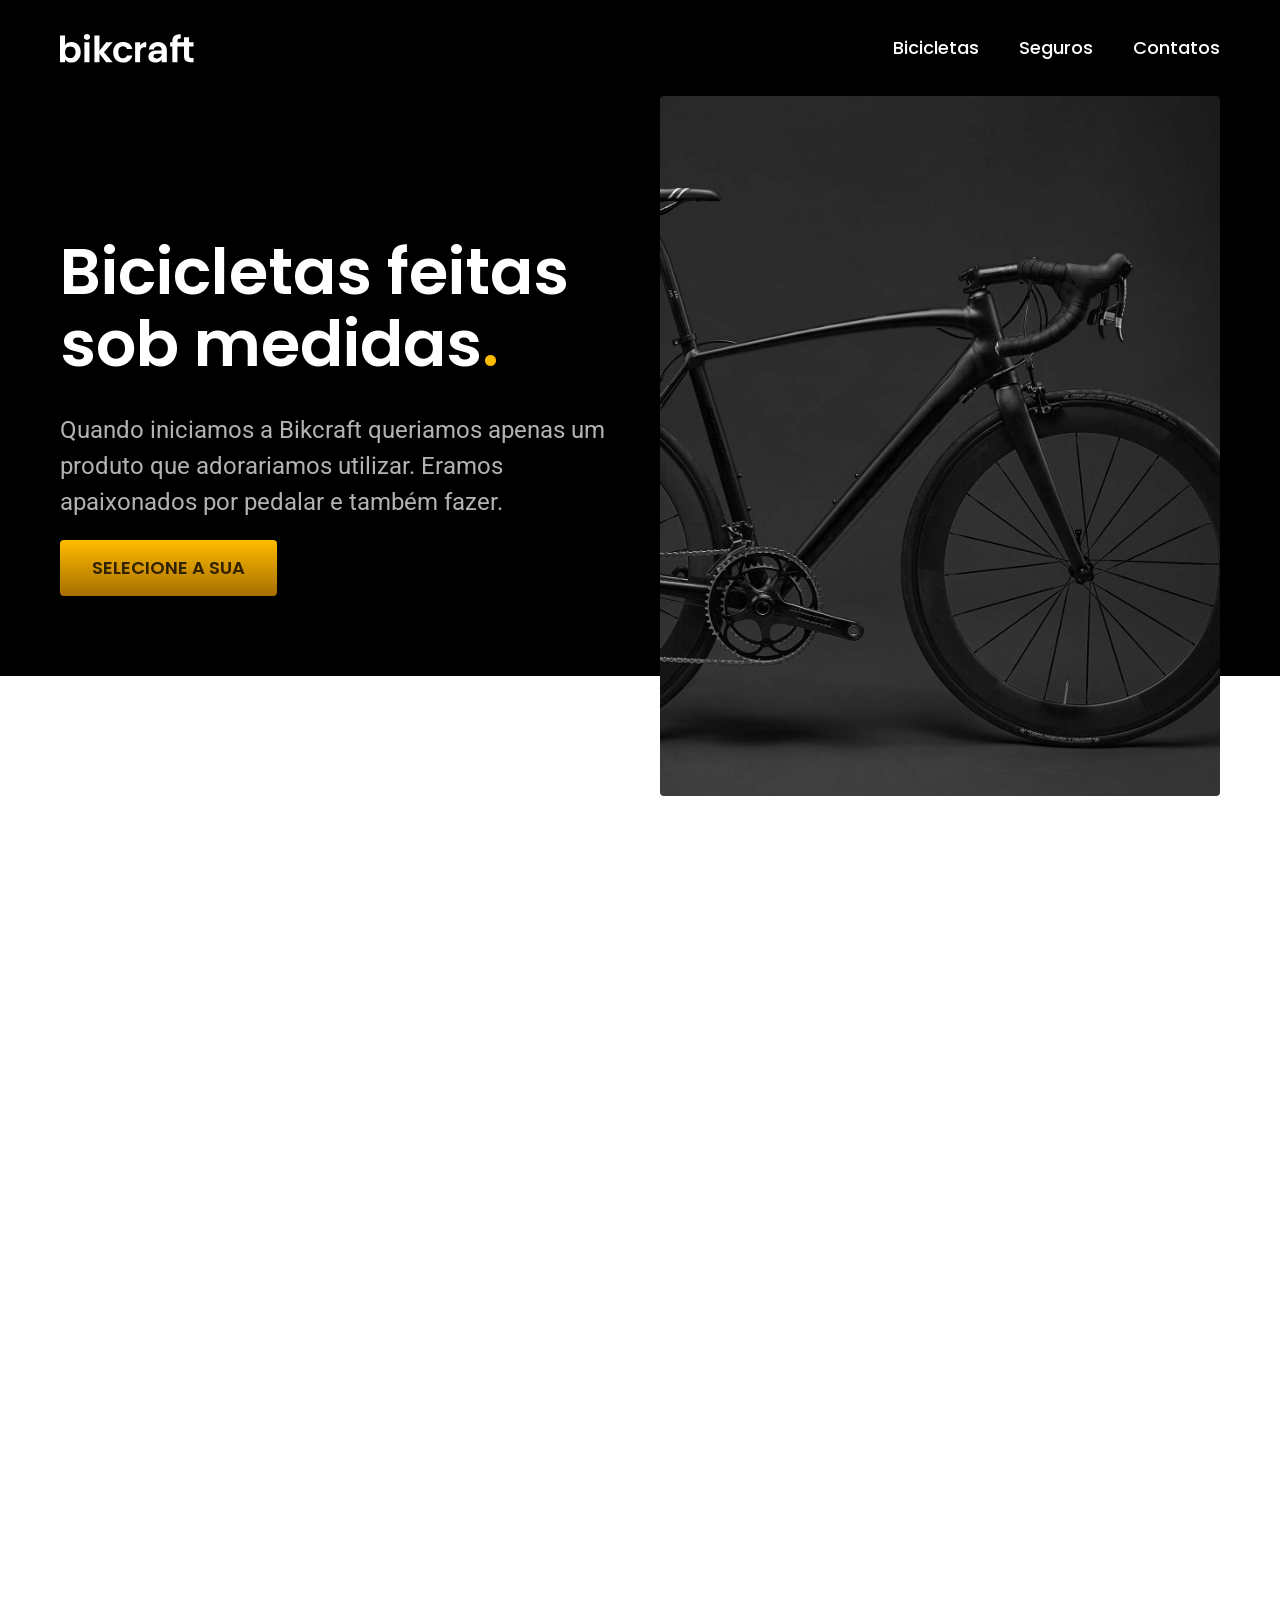
==== index.html @ 1a2c0180 "refatoracao-tipografica" ====
<!DOCTYPE html>
<html lang="pt-br">

<head>
  <meta charset="UTF-8">
  <meta name="viewport" content="width=device-width, initial-scale=1.0">
  <title>Bikcraft - Bicicletas Elétricas </title>
  <meta name="description" content="Bicicletas elétricas de alta de alta precisão e qualidade, feitas sob medida para o cliente. Explore o mundo na sua velocidade com a Bikcraft">
  <link rel="stylesheet" href="./css/style.css">
  <link rel="preconnect" href="https://fonts.googleapis.com">
  <link rel="preconnect" href="https://fonts.gstatic.com" crossorigin>
  <link href="https://fonts.googleapis.com/css2?family=Merriweather:ital,opsz,wght@0,18..144,300..900;1,18..144,300..900&family=Poppins:ital,wght@0,100;0,200;0,300;0,400;0,500;0,600;0,700;0,800;0,900;1,100;1,200;1,300;1,400;1,500;1,600;1,700;1,800;1,900&family=Roboto:ital,wght@0,100..900;1,100..900&display=swap" rel="stylesheet">
</head>

<body>
  <header class="header-bg">
    <div class="header">
      <a href="./"><img src="./img/bikcraft.svg" alt="Bikcraft"></a>
      <nav aria-label="primaria">
        <ul class="header-menu font-1-m">
          <li><a href="./bicicletas.html">Bicicletas</a></li>
          <li><a href="./seguros.html">Seguros</a></li>
          <li><a href="./contatos.html">Contatos</a></li>
        </ul>
      </nav>
    </div>
  </header>
  <main class="introducao-bg">
    <div class="introducao">
      <div class="introducao-conteudo">
        <h1 class="font-1-xxl">Bicicletas feitas sob medidas<span>.</span></h1>
        <p class="font-2-l">Quando iniciamos a Bikcraft queriamos apenas um produto que adorariamos utilizar. Eramos apaixonados por pedalar e também fazer.</p>
        <a class="botao" href="./bicicletas.html">Selecione a sua</a>
      </div>
      <img src="./img/fotos/introducao.jpg" alt="Bicicletas elétrica preta.">
    </div>
  </main>
</body>

</html>
---- css/style.css ----
@import "./global/global.css";
@import "./utilidades/tipografia.css";
@import "./utilidades/cores.css";
@import "./global/header.css";

/*componentes*/
@import "./utilidades/componentes.css";

/*home*/
@import "./home/introducao.css";
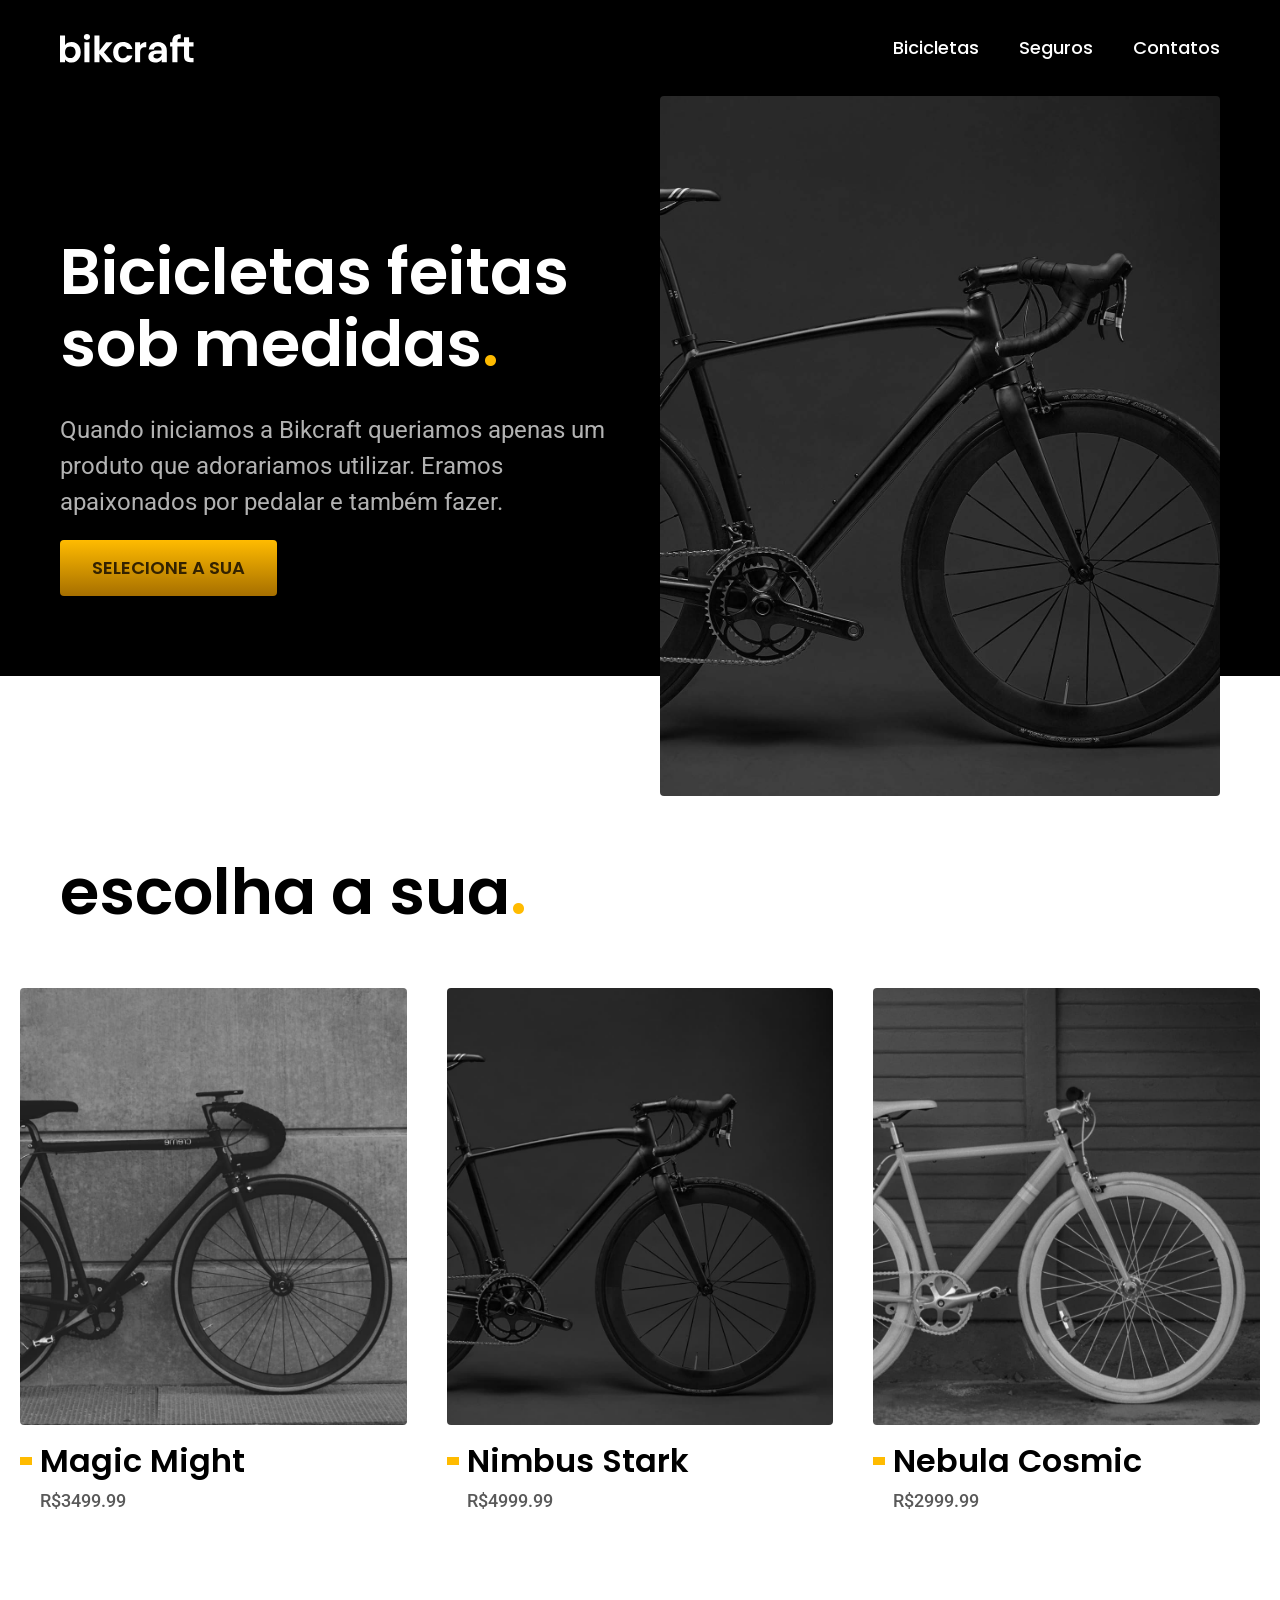
==== commit ff824da7: "lista-de-bicicletas" ====
--- a/index.html
+++ b/index.html
@@ -14,7 +14,7 @@
 
 <body>
   <header class="header-bg">
-    <div class="header">
+    <div class="container header">
       <a href="./"><img src="./img/bikcraft.svg" alt="Bikcraft"></a>
       <nav aria-label="primaria">
         <ul class="header-menu font-1-m">
@@ -26,15 +26,42 @@
     </div>
   </header>
   <main class="introducao-bg">
-    <div class="introducao">
+    <div class="container introducao">
       <div class="introducao-conteudo">
-        <h1 class="font-1-xxl">Bicicletas feitas sob medidas<span>.</span></h1>
+        <h1 class="font-1-xxl">Bicicletas feitas sob medidas<span class="detalhe-p1">.</span></h1>
         <p class="font-2-l">Quando iniciamos a Bikcraft queriamos apenas um produto que adorariamos utilizar. Eramos apaixonados por pedalar e também fazer.</p>
         <a class="botao" href="./bicicletas.html">Selecione a sua</a>
       </div>
       <img src="./img/fotos/introducao.jpg" alt="Bicicletas elétrica preta.">
     </div>
   </main>
+  <article class="bicicletas-lista">
+    <h2 class="container font-1-xxl">escolha a sua<span class="detalhe-p1">.</span></h2>
+
+    <ul class="bicicletas-lista-itens">
+      <li>
+        <a href="./bicicletas/magic.html">
+          <img src="./img/bicicletas/magic-home.jpg" alt="bicicleta preta">
+          <h3 class="font-1-xl">Magic Might</h3>
+          <span class="font-2-m">R$3499.99</span>
+        </a>
+      </li>
+      <li>
+        <a href="./bicicletas/nimbus.html">
+          <img src="./img/bicicletas/nimbus-home.jpg" alt="bicicleta preta">
+          <h3 class="font-1-xl">Nimbus Stark</h3>
+          <span class="font-2-m">R$4999.99</span>
+        </a>
+      </li>
+      <li>
+        <a href="./bicicletas/nebula.html">
+          <img src="./img/bicicletas/nebula-home.jpg" alt="bicicleta preta">
+          <h3 class="font-1-xl">Nebula Cosmic</h3>
+          <span class="font-2-m">R$2999.99</span>
+        </a>
+      </li>
+    </ul>
+  </article>
 </body>
 
 </html>
--- a/css/style.css
+++ b/css/style.css
@@ -8,3 +8,6 @@
 
 /*home*/
 @import "./home/introducao.css";
+
+/*bicicletas*/
+@import "./bicicletas/bicicletas-lista.css";
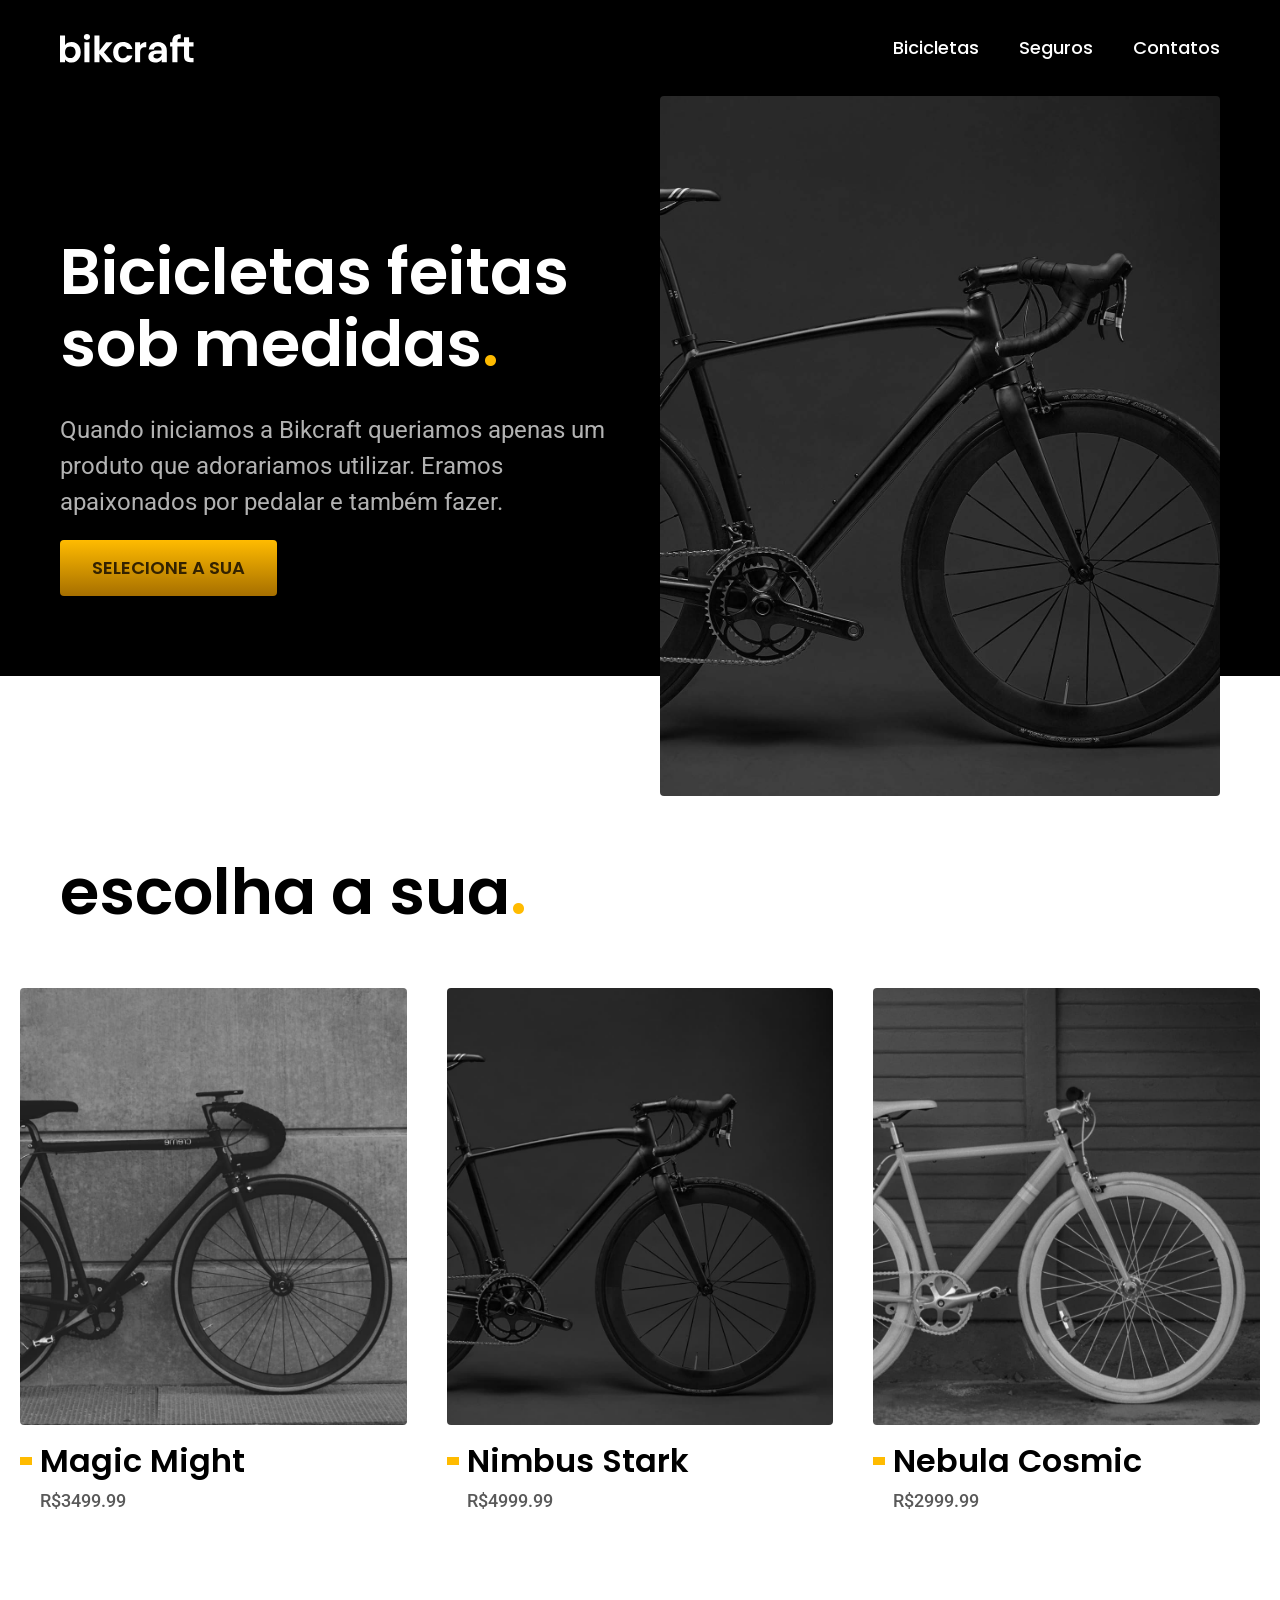
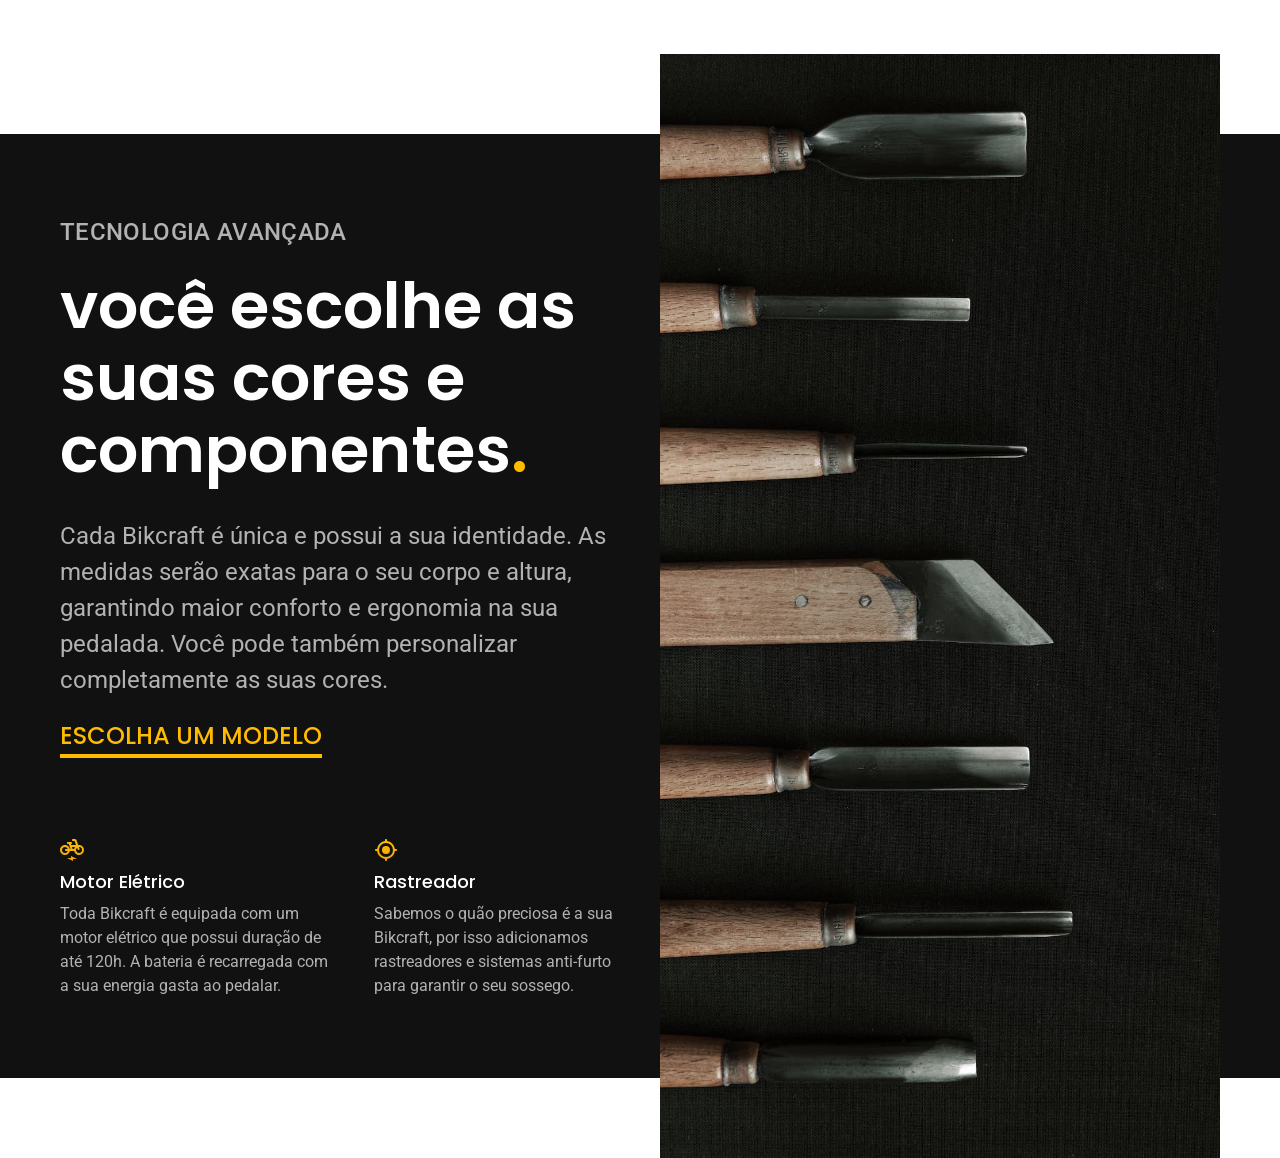
==== commit d388c805: "tecnologias" ====
--- a/index.html
+++ b/index.html
@@ -62,6 +62,31 @@
       </li>
     </ul>
   </article>
+  <article class="tecnologias-bg">
+    <div class="tecnologias container">
+      <div class="tecnologias-conteudo">
+        <span class="font-2-l-b">Tecnologia Avançada</span>
+        <h2 class="font-1-xxl">você escolhe as suas cores e componentes<span class="detalhe-p1">.</span></h2>
+        <p class="font-2-l">Cada Bikcraft é única e possui a sua identidade. As medidas serão exatas para o seu corpo e altura, garantindo maior conforto e ergonomia na sua pedalada. Você pode também personalizar completamente as suas cores.</p>
+        <a class="link font-1-m-b" href="/">ESCOLHA UM MODELO</a>
+        <div class="tecnologias-vantagens">
+          <div>
+            <img src="./img/icones/eletrica.svg" alt="">
+            <h3 class="font-1-m">Motor Elétrico</h3>
+            <p class="font-2-s">Toda Bikcraft é equipada com um motor elétrico que possui duração de até 120h. A bateria é recarregada com a sua energia gasta ao pedalar.</p>
+          </div>
+          <div>
+            <img src="./img/icones/rastreador.svg" alt="">
+            <h3 class="font-1-m">Rastreador</h3>
+            <p class="font-2-s">Sabemos o quão preciosa é a sua Bikcraft, por isso adicionamos rastreadores e sistemas anti-furto para garantir o seu sossego.</p>
+          </div>
+        </div>
+      </div>
+      <div class="tecnologias-imagem">
+        <img src="./img/fotos/tecnologia.jpg" alt="">
+      </div>
+    </div>
+  </article>
 </body>
 
 </html>
--- a/css/style.css
+++ b/css/style.css
@@ -8,6 +8,7 @@
 
 /*home*/
 @import "./home/introducao.css";
+@import "./home/tecnologia.css";
 
 /*bicicletas*/
 @import "./bicicletas/bicicletas-lista.css";
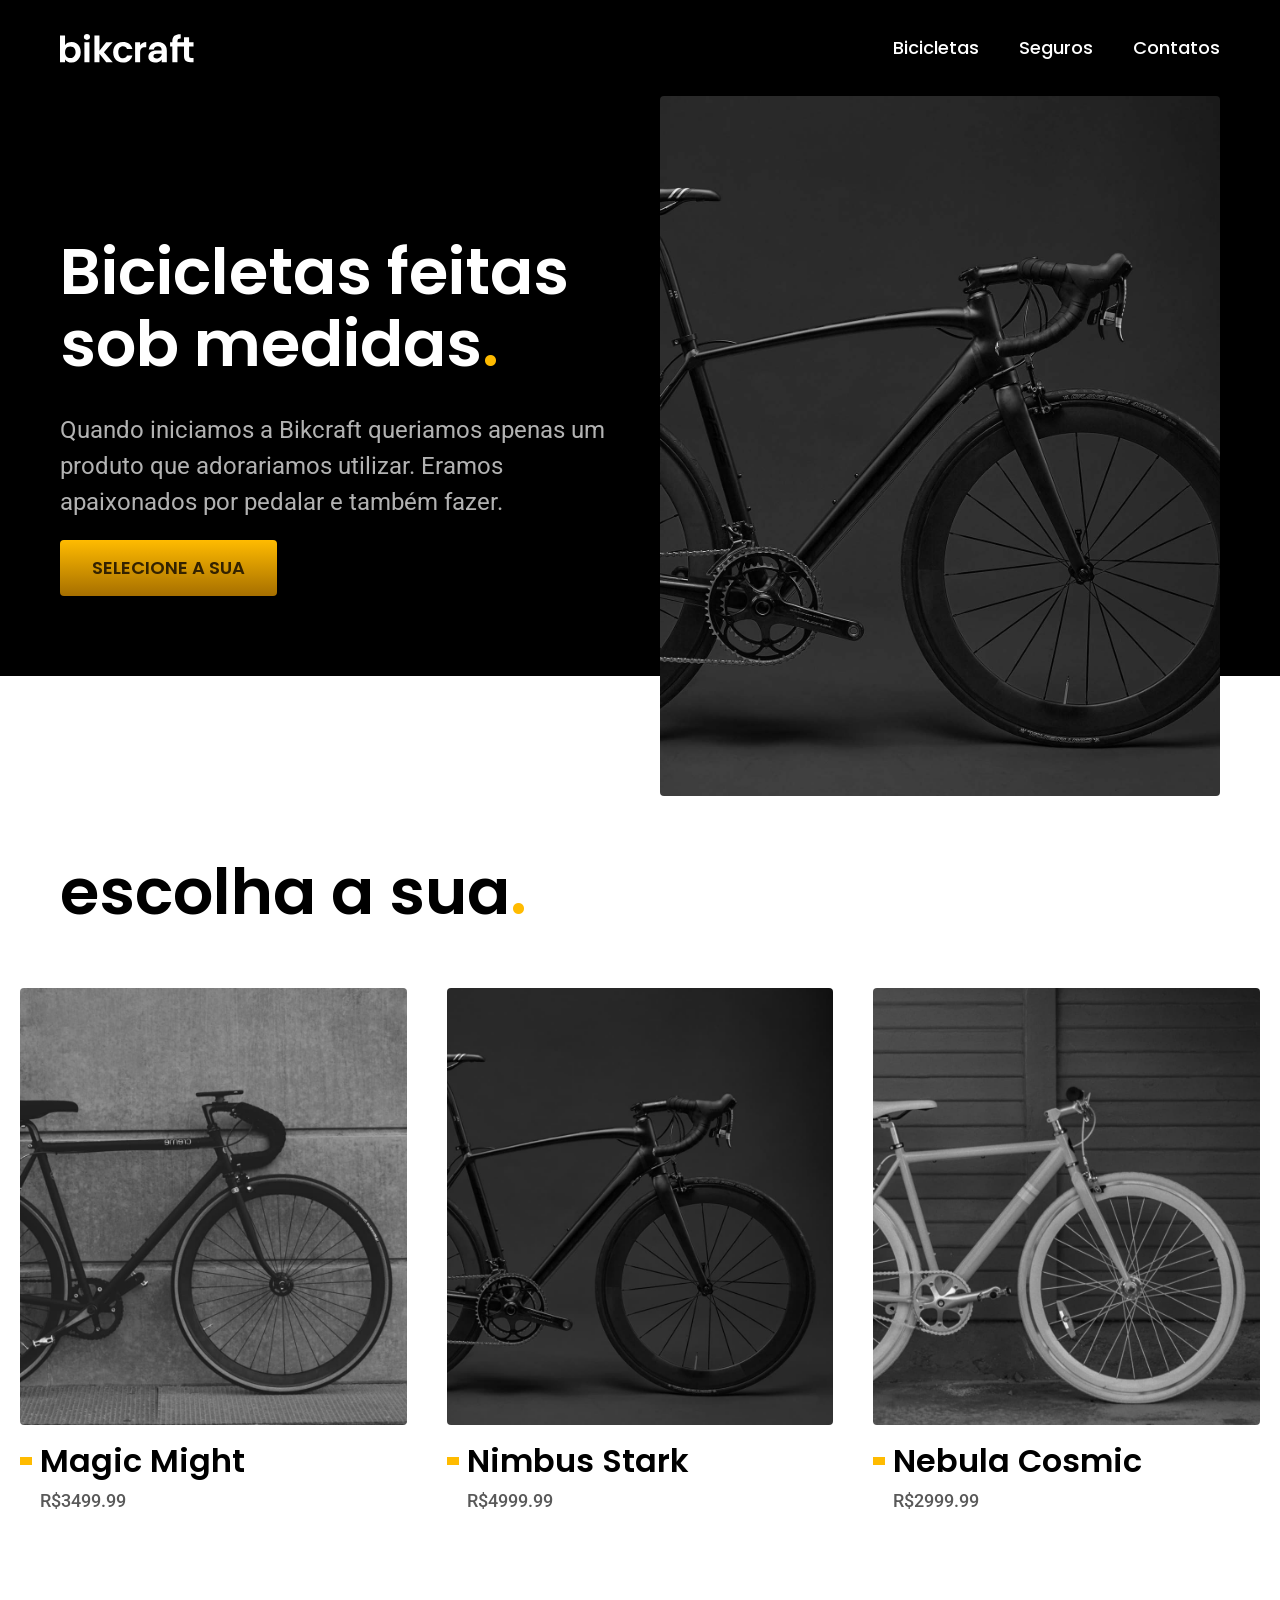
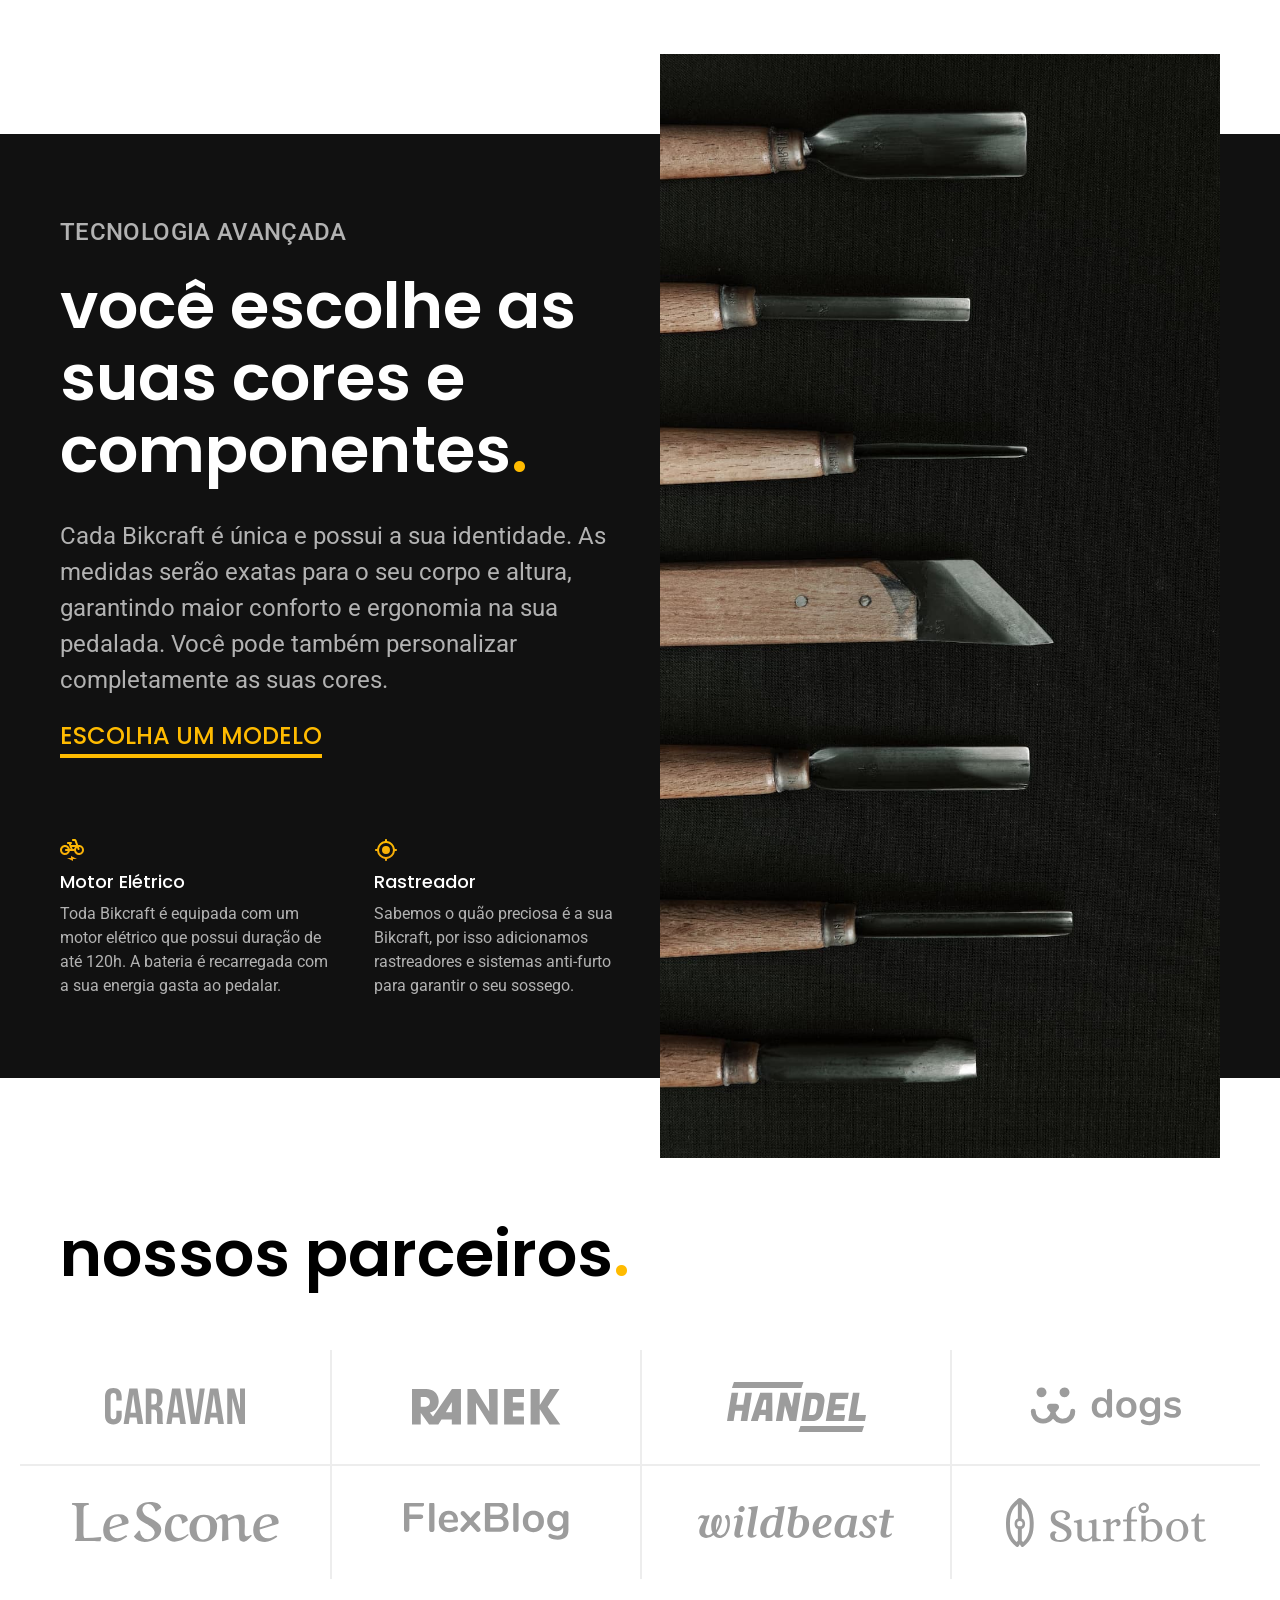
==== commit 7eb037db: "parceiros" ====
--- a/index.html
+++ b/index.html
@@ -87,6 +87,20 @@
       </div>
     </div>
   </article>
+  <section class="parceiros" aria-label="nossos parceiros">
+    <h2 class="container font-1-xxl">nossos parceiros<span class="detalhe-p1">.</span></h2>
+
+    <ul>
+      <li><img src="./img/parceiros/caravan.svg" alt="caravan"></li>
+      <li><img src="./img/parceiros/ranek.svg" alt="ranek"></li>
+      <li><img src="./img/parceiros/handel.svg" alt="handel"></li>
+      <li><img src="./img/parceiros/dogs.svg" alt="dogs"></li>
+      <li><img src="./img/parceiros/lescone.svg" alt="lescone"></li>
+      <li><img src="./img/parceiros/flexblog.svg" alt="flexblog"></li>
+      <li><img src="./img/parceiros/wildbeast.svg" alt="wildbeast"></li>
+      <li><img src="./img/parceiros/surfbot.svg" alt="surfbot"></li>
+    </ul>
+  </section>
 </body>
 
 </html>
--- a/css/style.css
+++ b/css/style.css
@@ -9,6 +9,7 @@
 /*home*/
 @import "./home/introducao.css";
 @import "./home/tecnologia.css";
+@import "./home/parceiros.css";
 
 /*bicicletas*/
 @import "./bicicletas/bicicletas-lista.css";
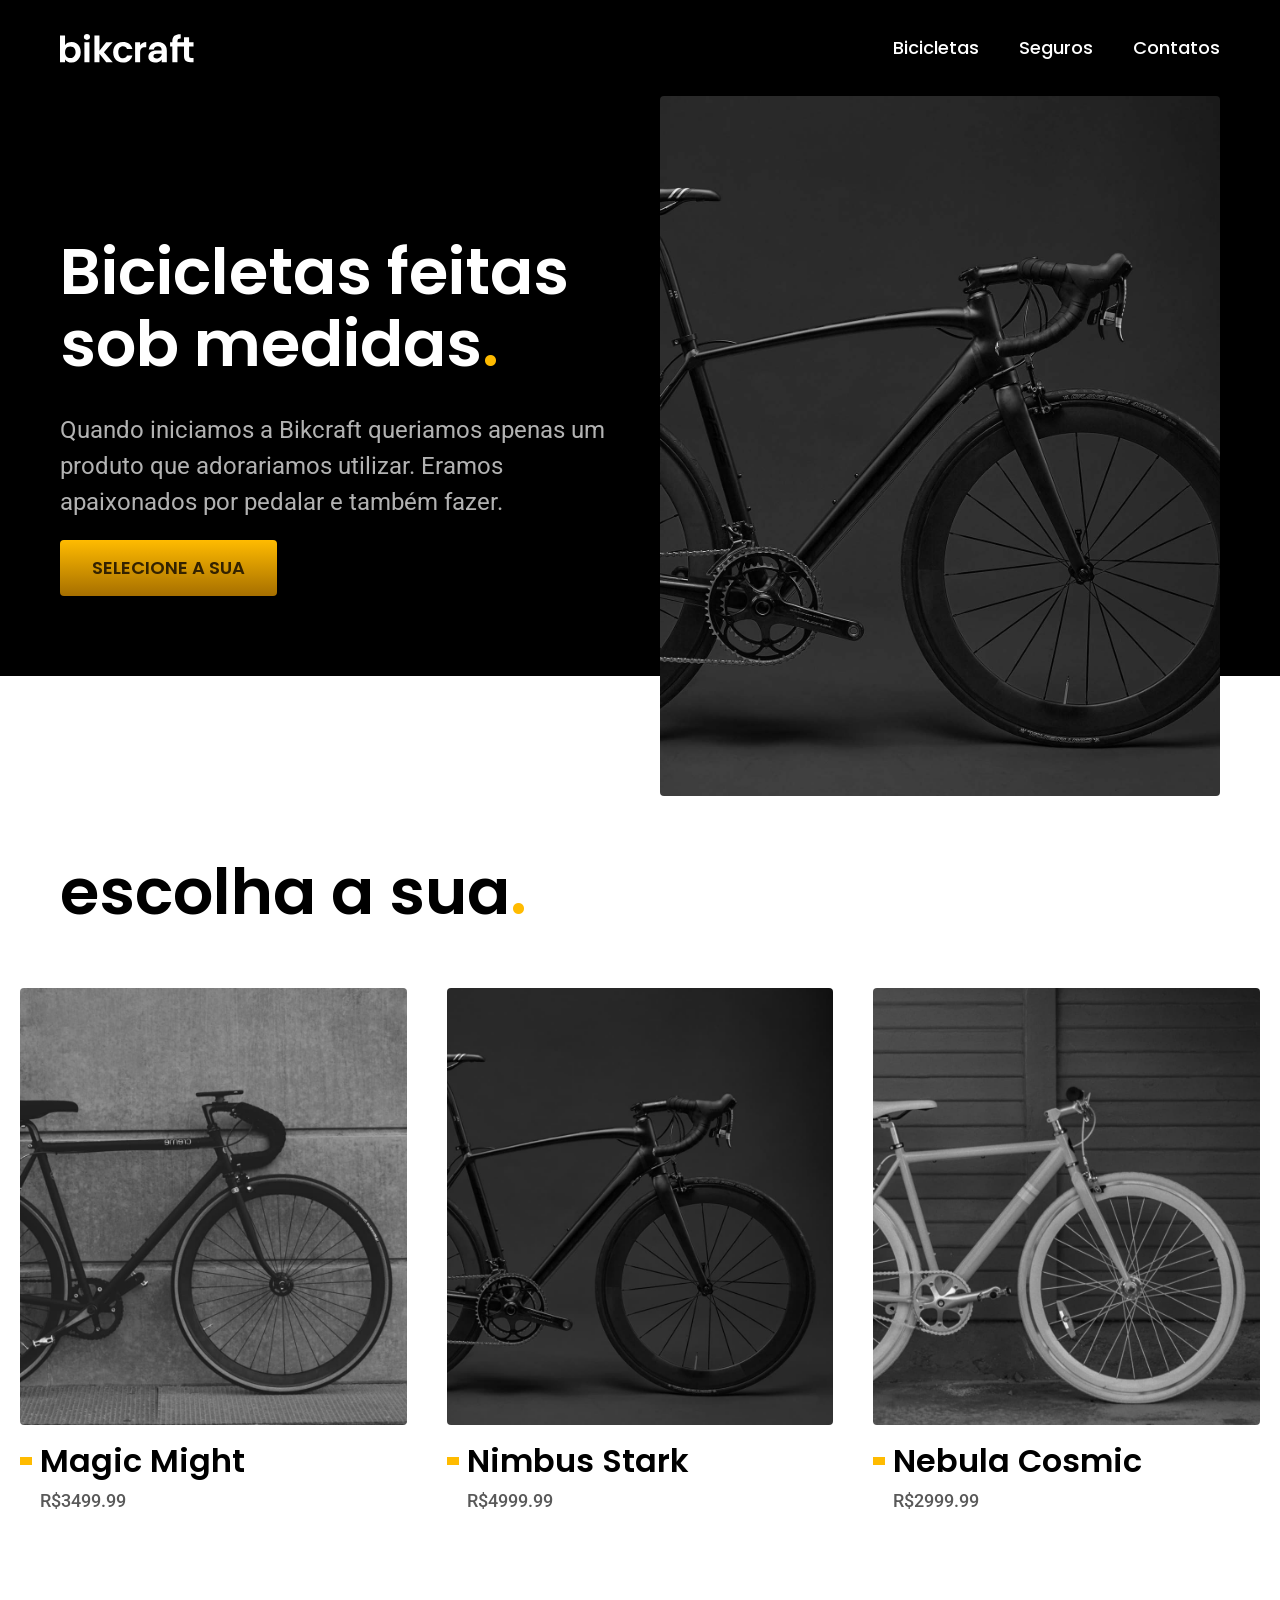
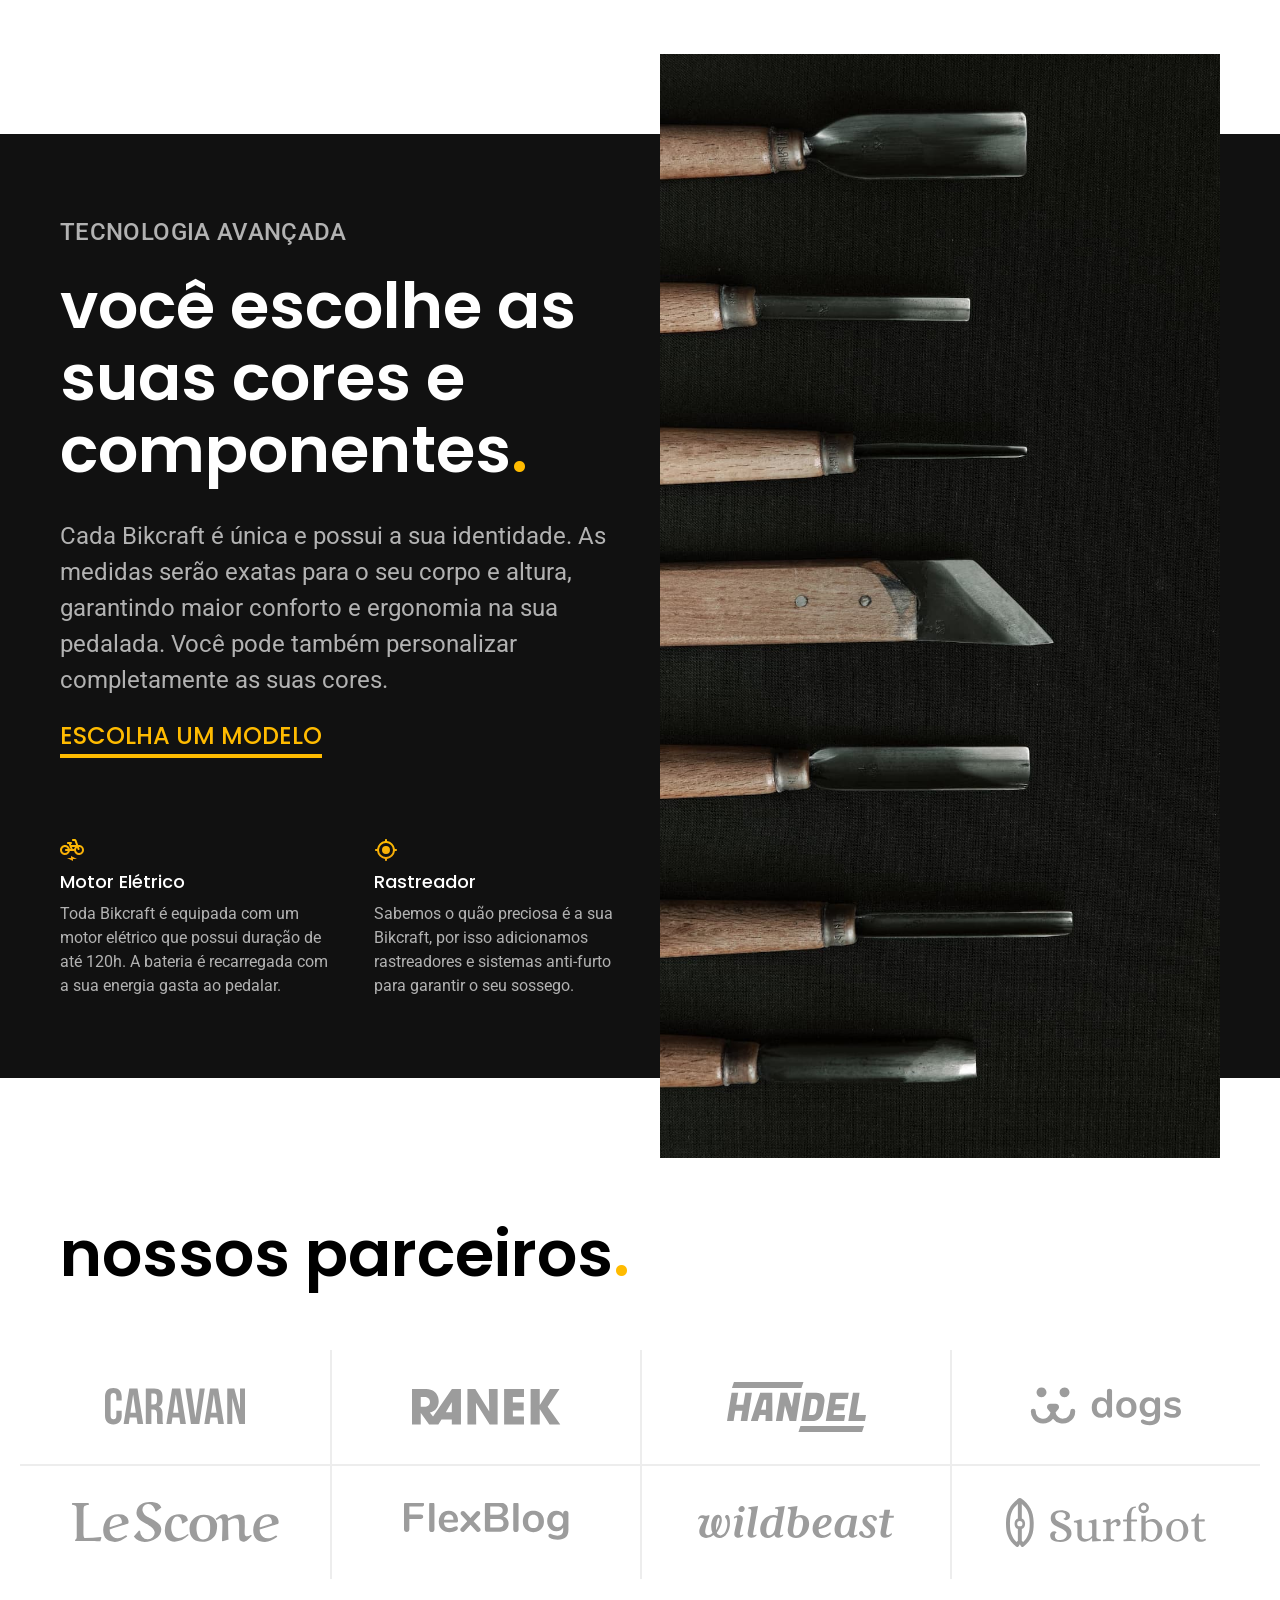
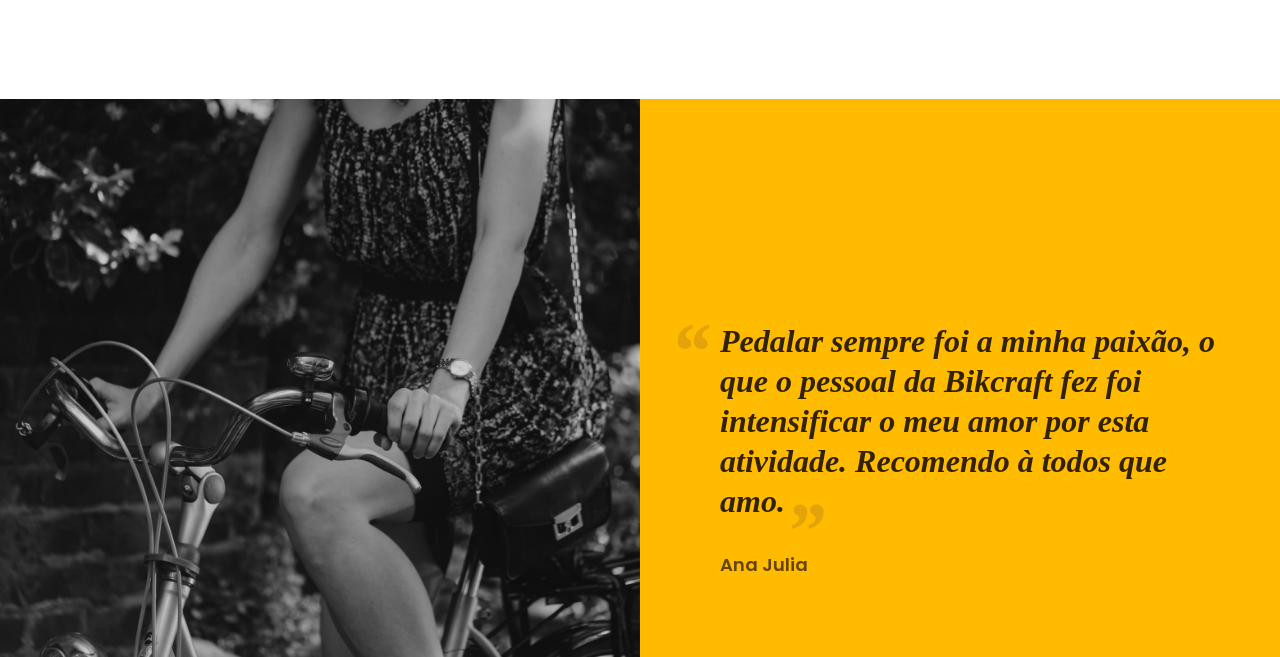
==== commit 7e5506c0: "depoimentos" ====
--- a/index.html
+++ b/index.html
@@ -89,7 +89,6 @@
   </article>
   <section class="parceiros" aria-label="nossos parceiros">
     <h2 class="container font-1-xxl">nossos parceiros<span class="detalhe-p1">.</span></h2>
-
     <ul>
       <li><img src="./img/parceiros/caravan.svg" alt="caravan"></li>
       <li><img src="./img/parceiros/ranek.svg" alt="ranek"></li>
@@ -101,6 +100,18 @@
       <li><img src="./img/parceiros/surfbot.svg" alt="surfbot"></li>
     </ul>
   </section>
+  <section class="depoimento" aria-label="depoimento">
+    <div class="depoimento-imagem">
+      <img src="./img/fotos/depoimento.jpg" alt="pessoa pedalando uma bicicleta bikcraft">
+    </div>
+    <div class="depoimento-conteudo">
+      <blockquote class="font-1-xl">
+        <p>Pedalar sempre foi a minha paixão, o que o pessoal da Bikcraft fez foi intensificar o meu amor por esta atividade. Recomendo à todos que amo.
+        </p>
+      </blockquote>
+      <span class="font-1-m-b">Ana Julia</span>
+    </div>
+  </section>
 </body>
 
 </html>
--- a/css/style.css
+++ b/css/style.css
@@ -10,6 +10,7 @@
 @import "./home/introducao.css";
 @import "./home/tecnologia.css";
 @import "./home/parceiros.css";
+@import "./home/depoimento.css";
 
 /*bicicletas*/
 @import "./bicicletas/bicicletas-lista.css";
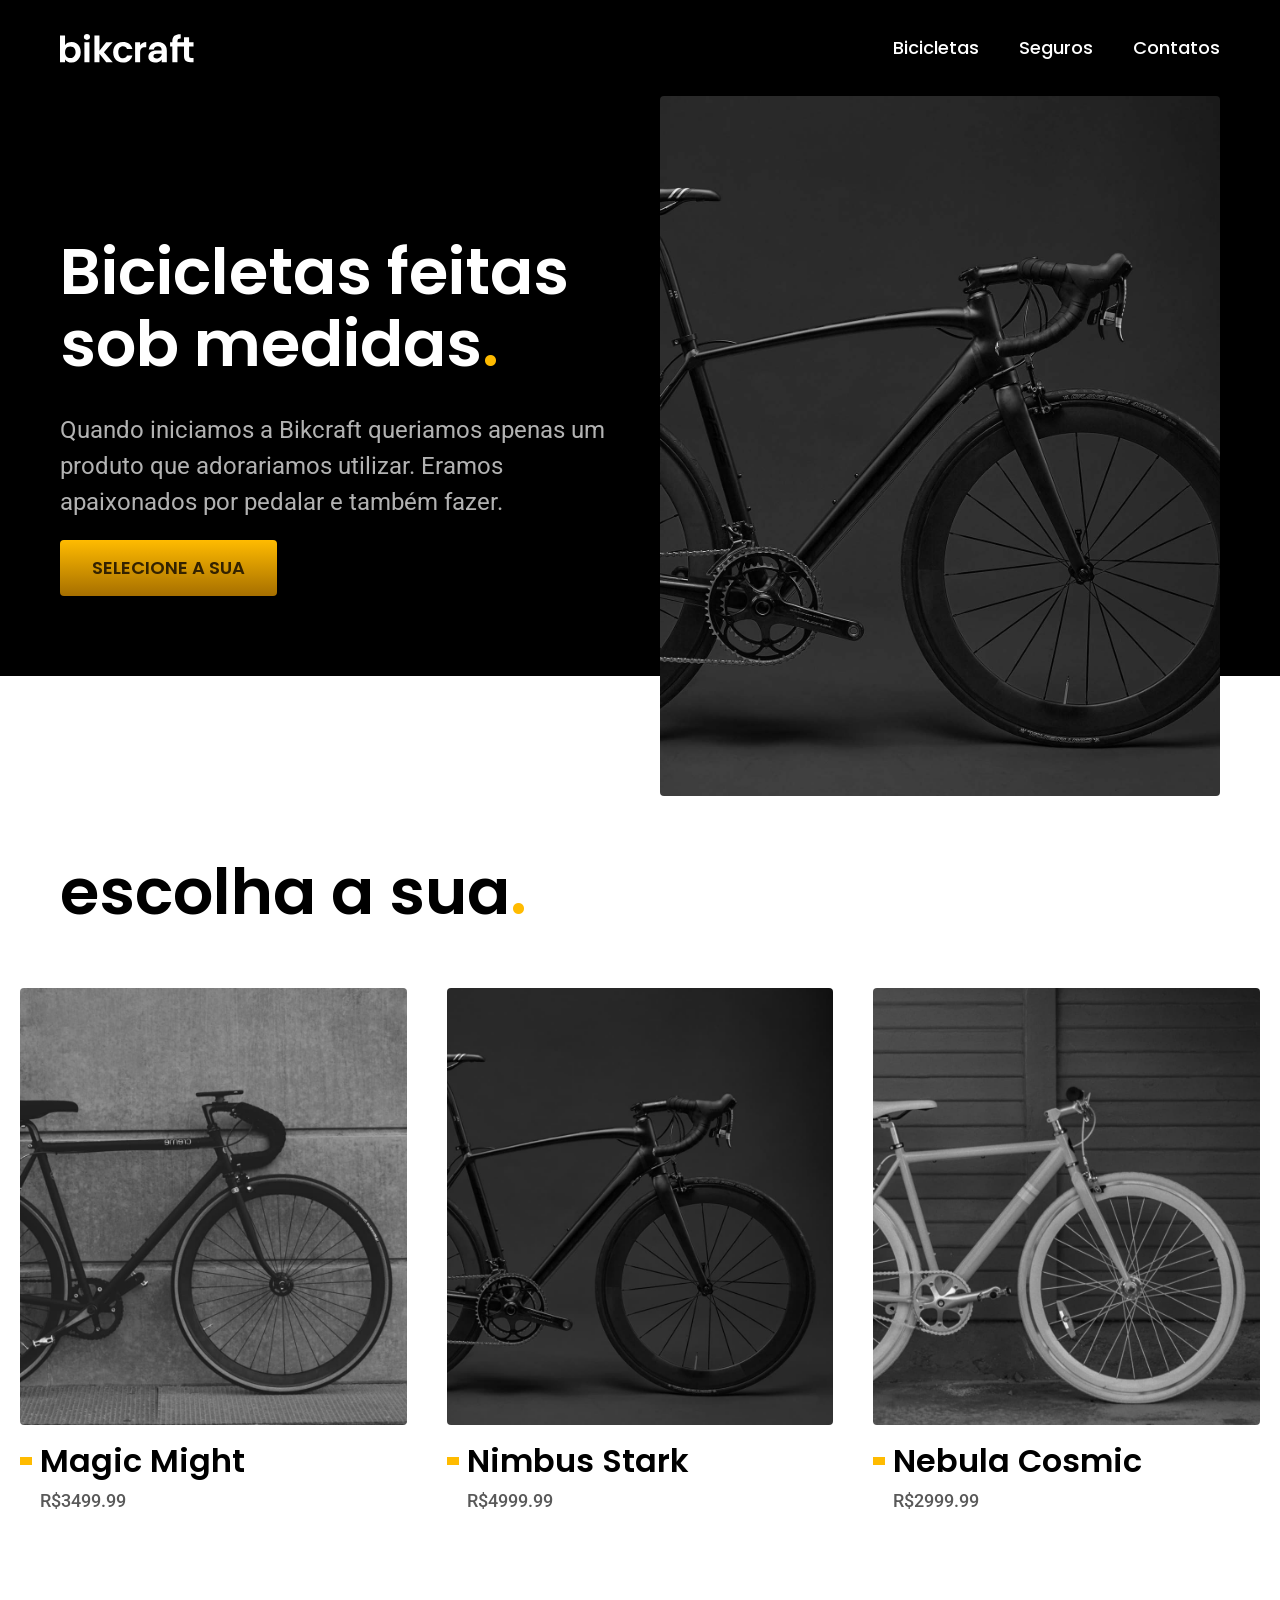
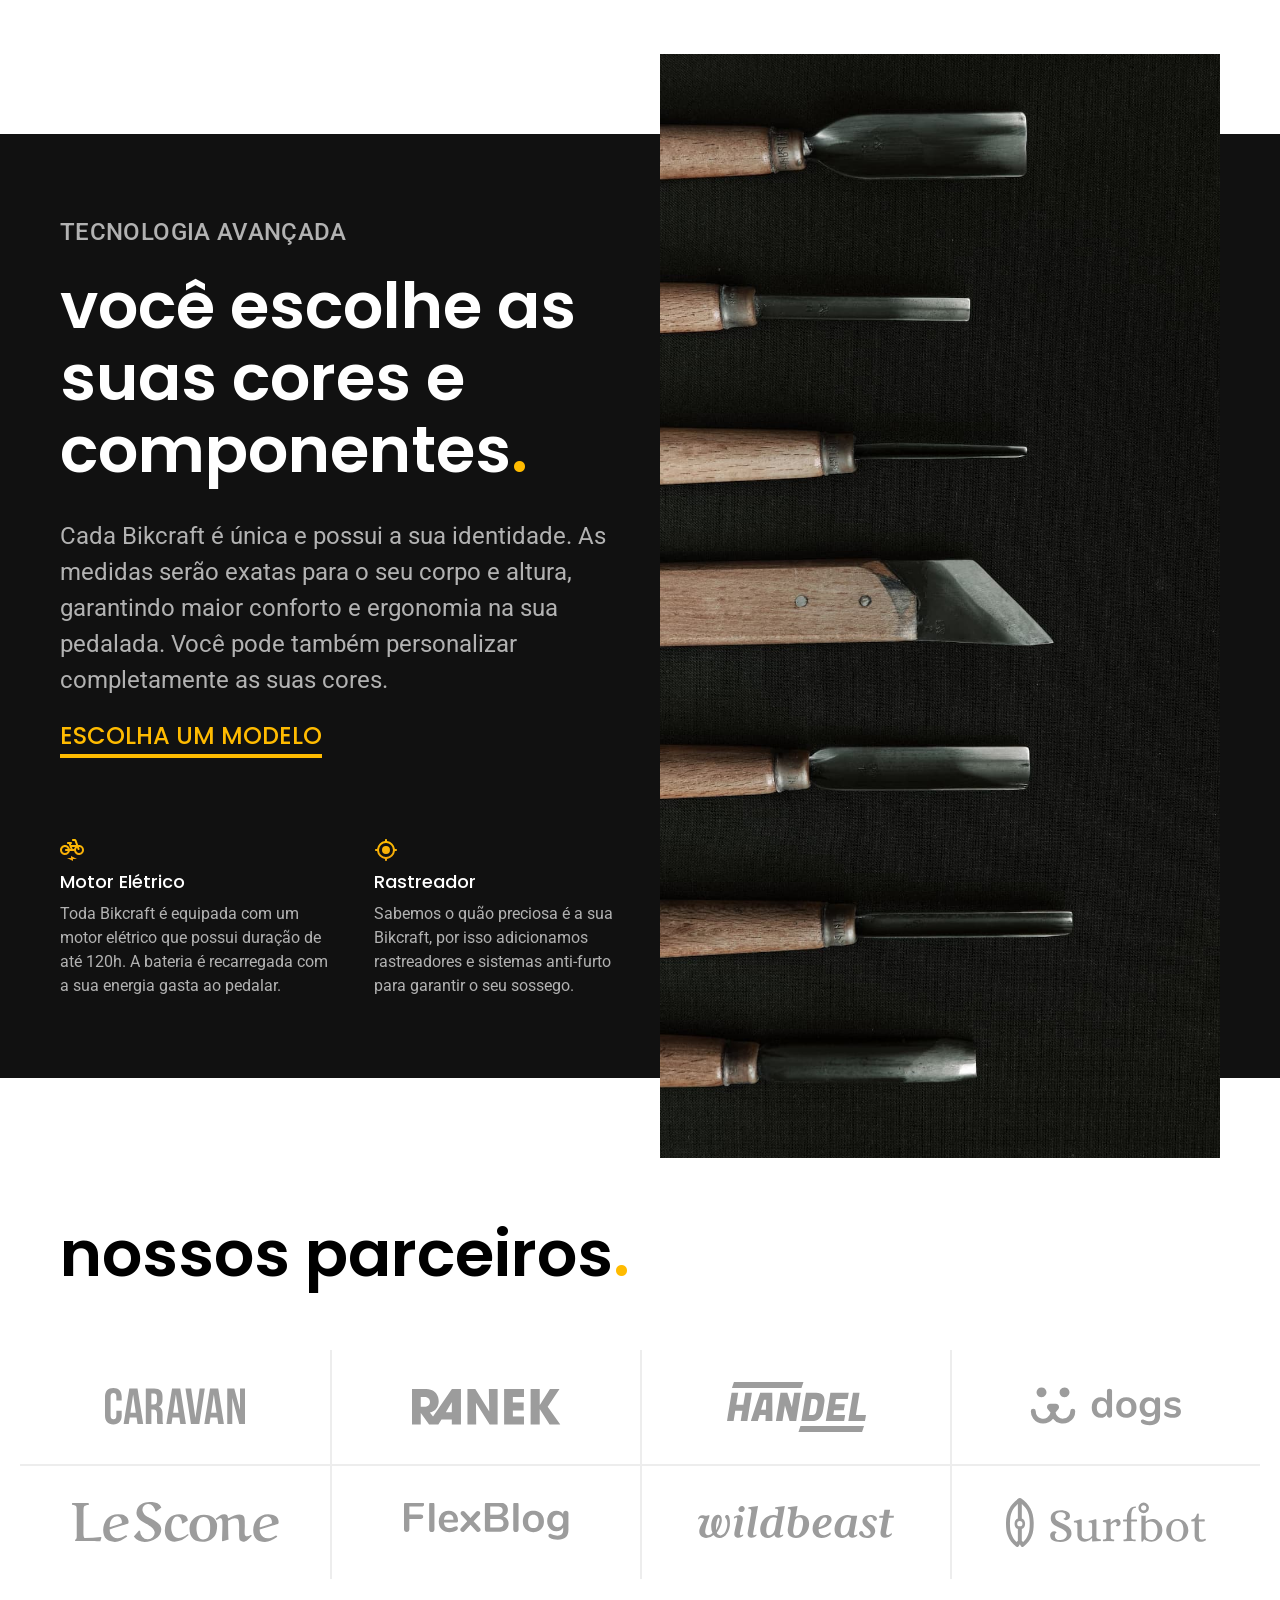
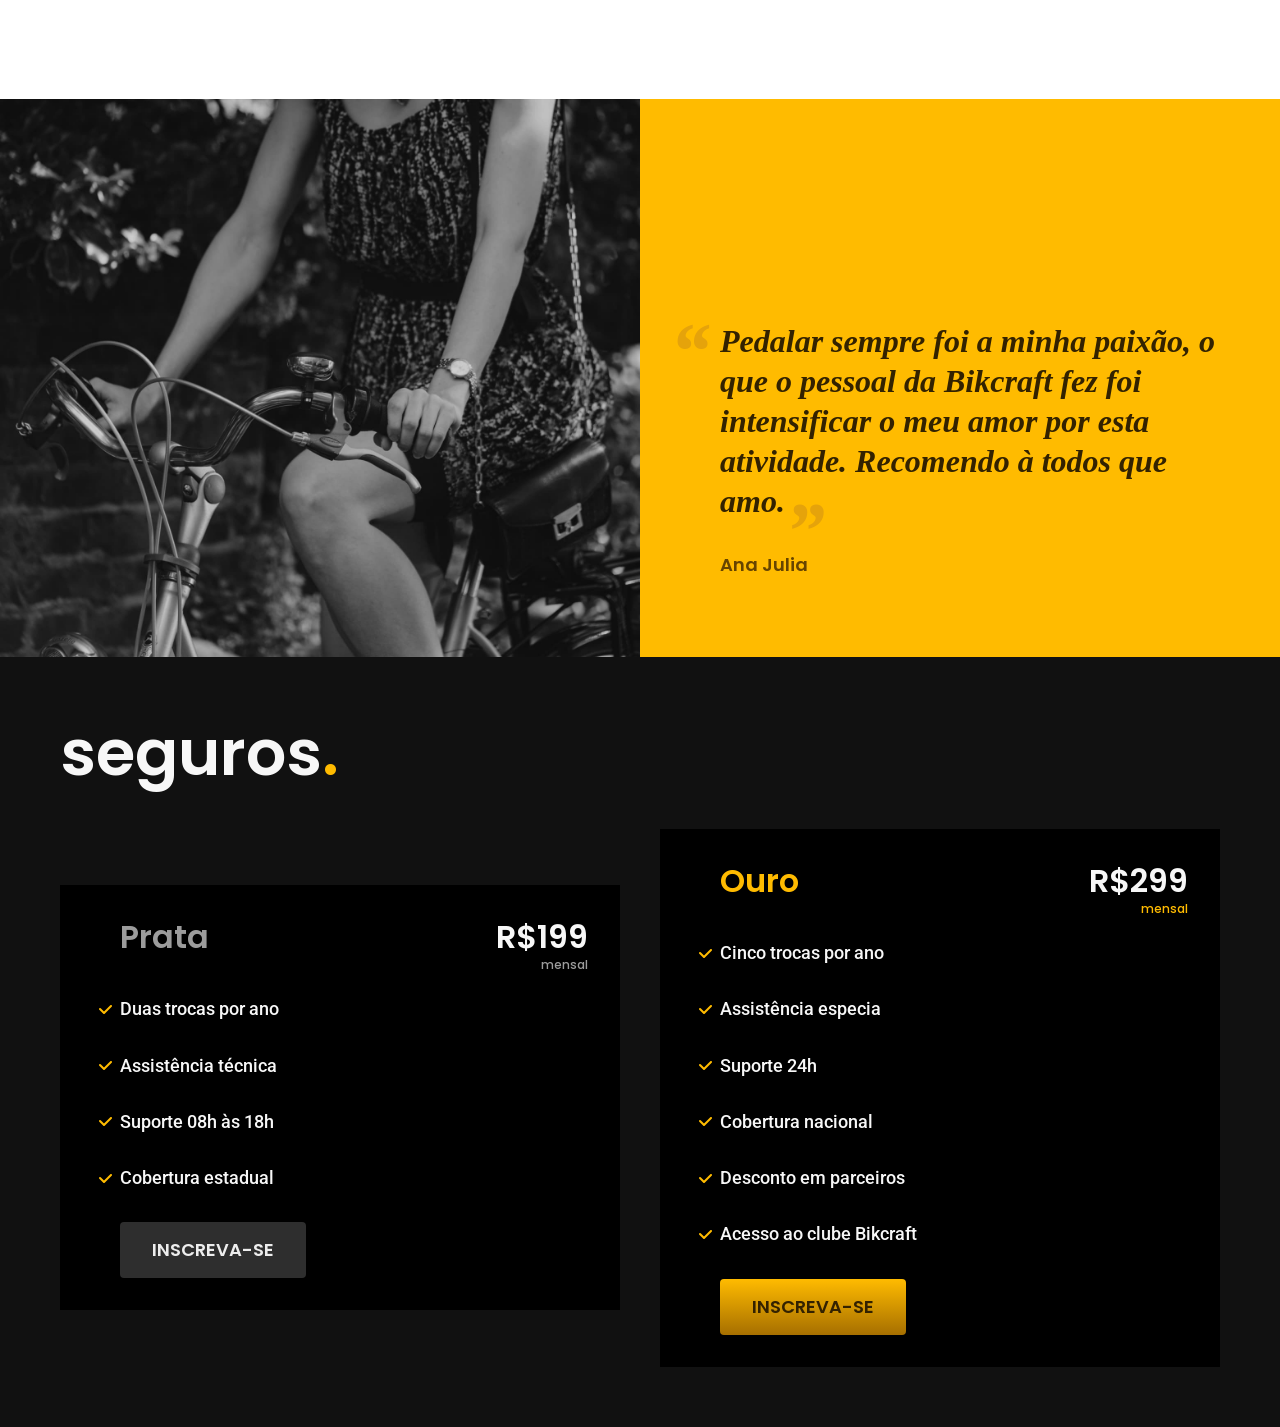
==== commit 54495d4c: "seguros" ====
--- a/index.html
+++ b/index.html
@@ -112,6 +112,35 @@
       <span class="font-1-m-b">Ana Julia</span>
     </div>
   </section>
+  <article class="seguros-bg">
+    <div class="seguros container">
+      <h2 class="font-1-xxl">seguros<span class="detalhe-p1">.</span></h2>
+      <div class="seguros-item prata">
+        <h3 class="font-1-xl prata">Prata</h3>
+        <span class="font-1-xl preco">R$199<span class="font-1-xs mensal prata">mensal</span></span>
+        <ul class="font-2-m">
+          <li>Duas trocas por ano</li>
+          <li>Assistência técnica</li>
+          <li>Suporte 08h às 18h</li>
+          <li>Cobertura estadual</li>
+        </ul>
+        <a class="botao-secundario" href="orcamentos.html">INSCREVA-SE</a>
+      </div>
+      <div class="seguros-item ouro">
+        <h3 class="font-1-xl ouro">Ouro</h3>
+        <span class="font-1-xl preco">R$299<span class="font-1-xs mensal ouro">mensal</span></span>
+        <ul class="font-2-m">
+          <li>Cinco trocas por ano </li>
+          <li>Assistência especia</li>
+          <li>Suporte 24h</li>
+          <li>Cobertura nacional</li>
+          <li>Desconto em parceiros</li>
+          <li>Acesso ao clube Bikcraft</li>
+        </ul>
+        <a class="botao" href="orcamentos.html">INSCREVA-SE</a>
+      </div>
+    </div>
+  </article>
 </body>
 
 </html>
--- a/css/style.css
+++ b/css/style.css
@@ -14,3 +14,6 @@
 
 /*bicicletas*/
 @import "./bicicletas/bicicletas-lista.css";
+
+/*seguros*/
+@import "./seguros/seguros.css";
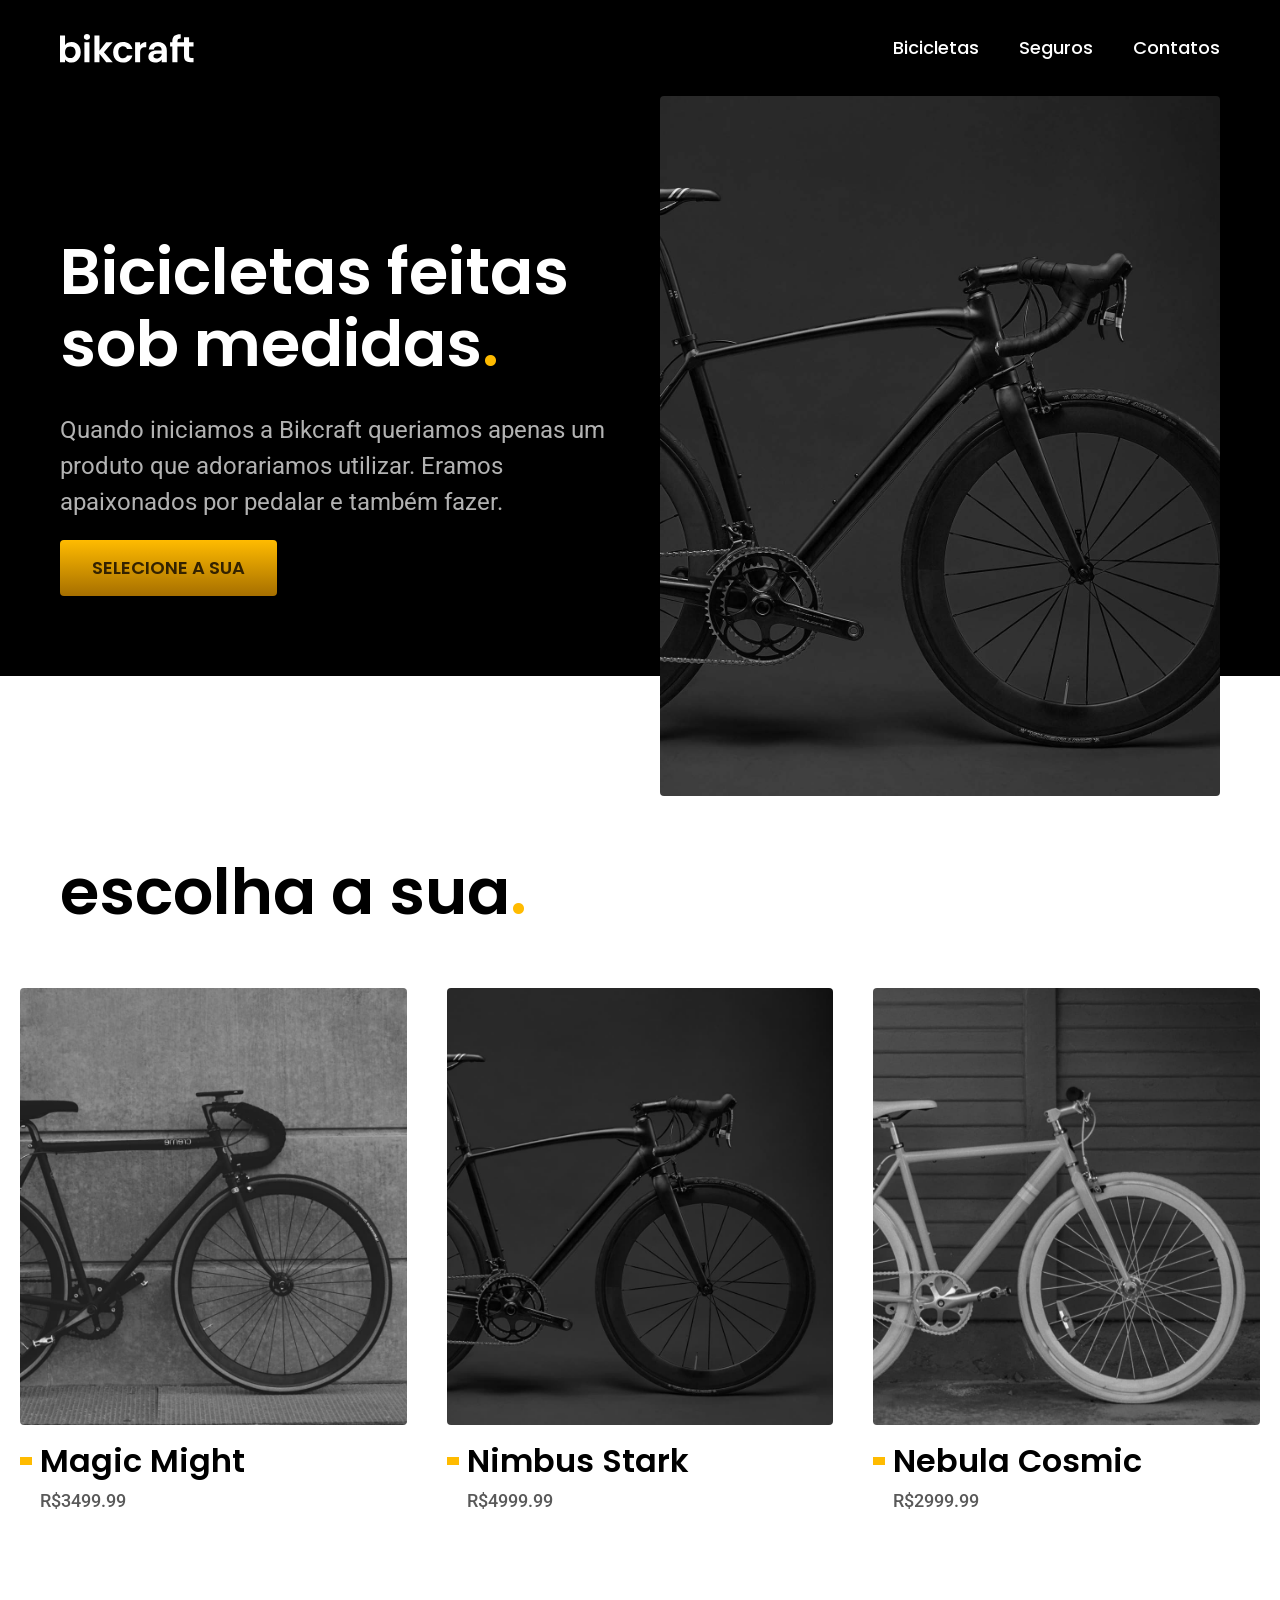
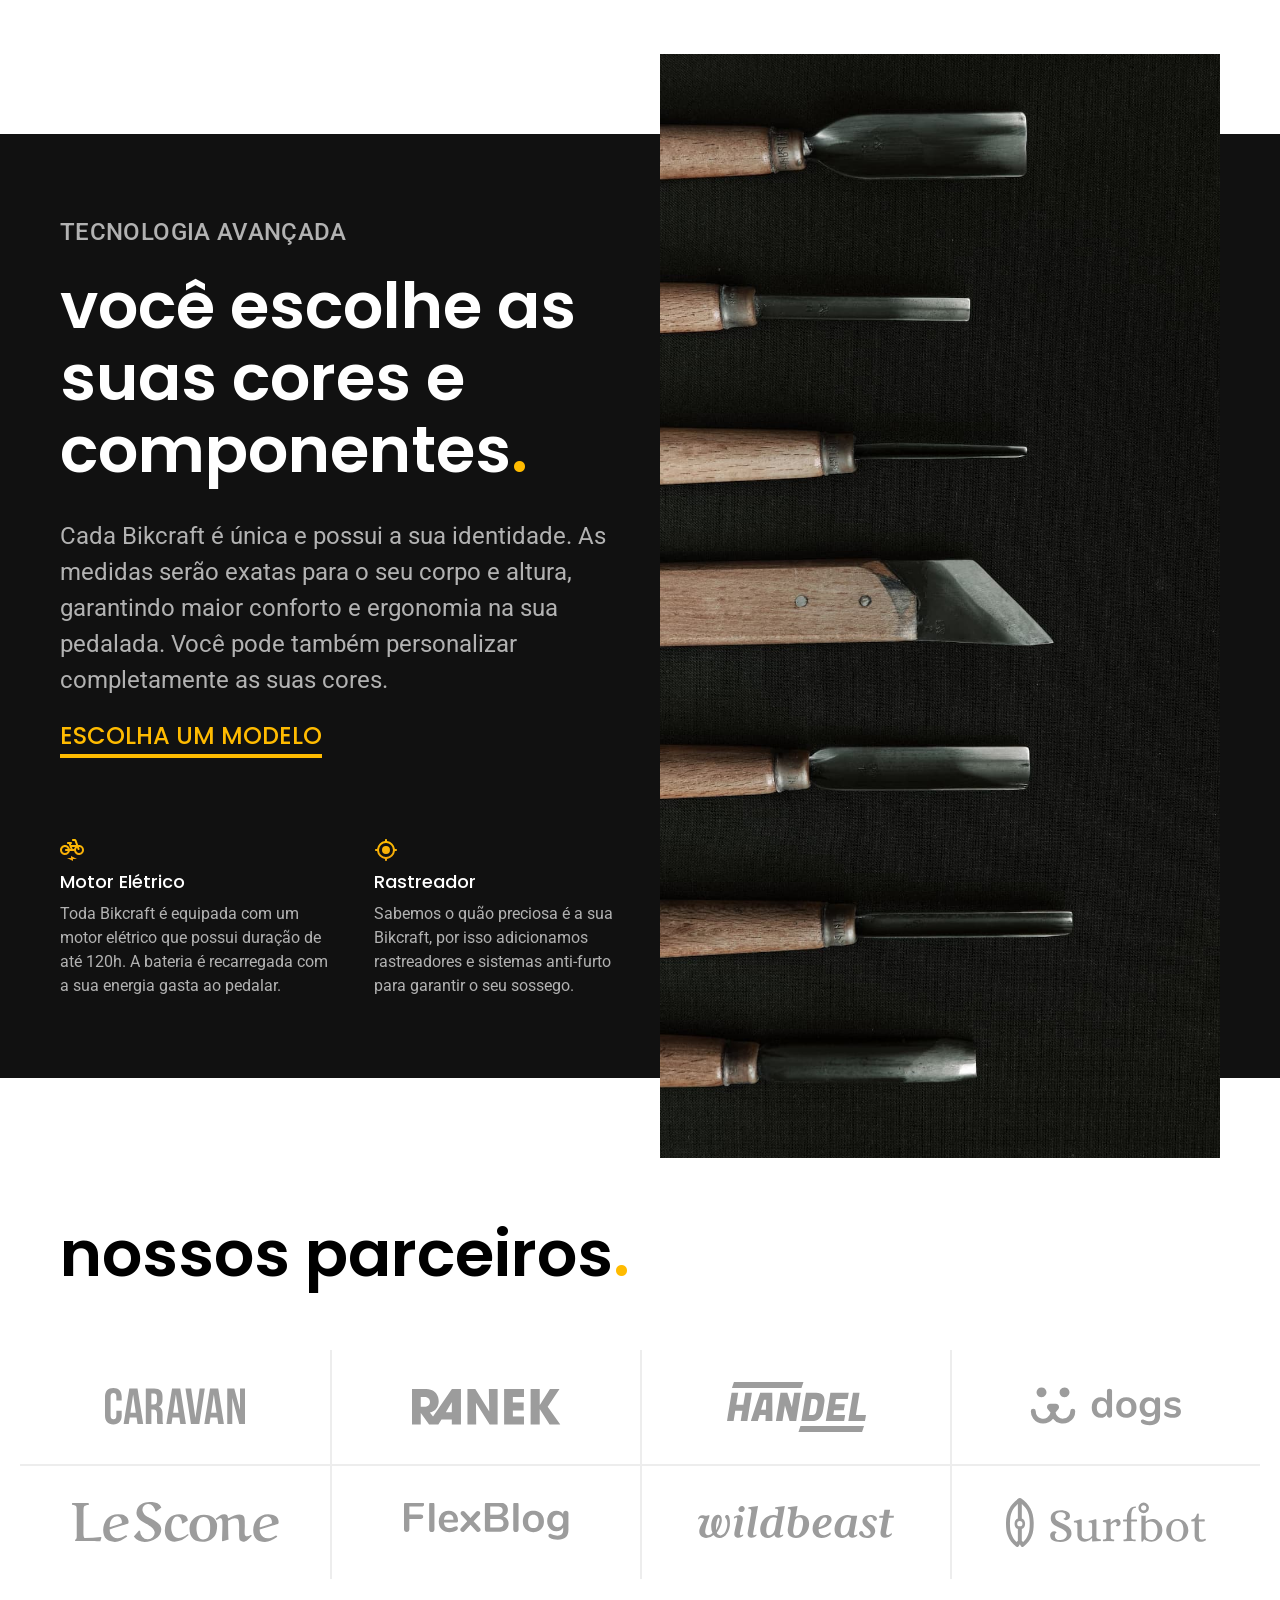
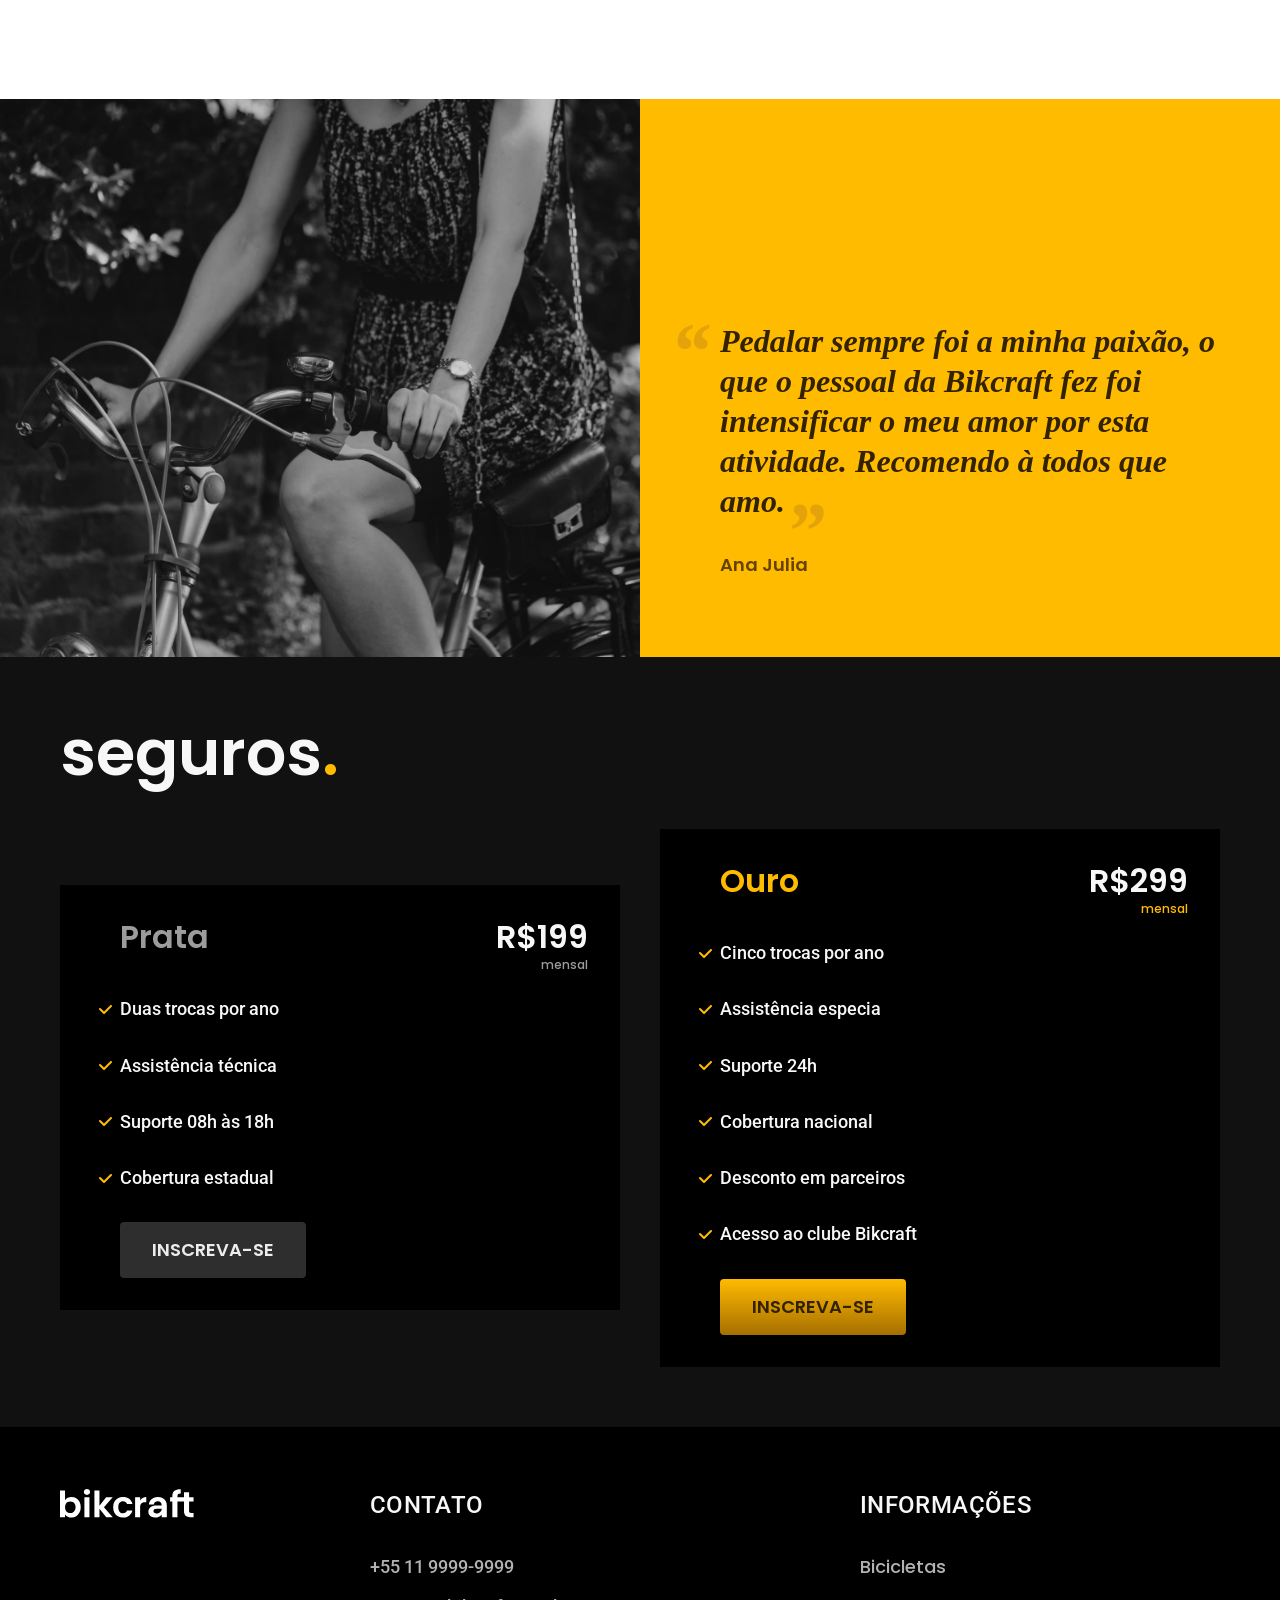
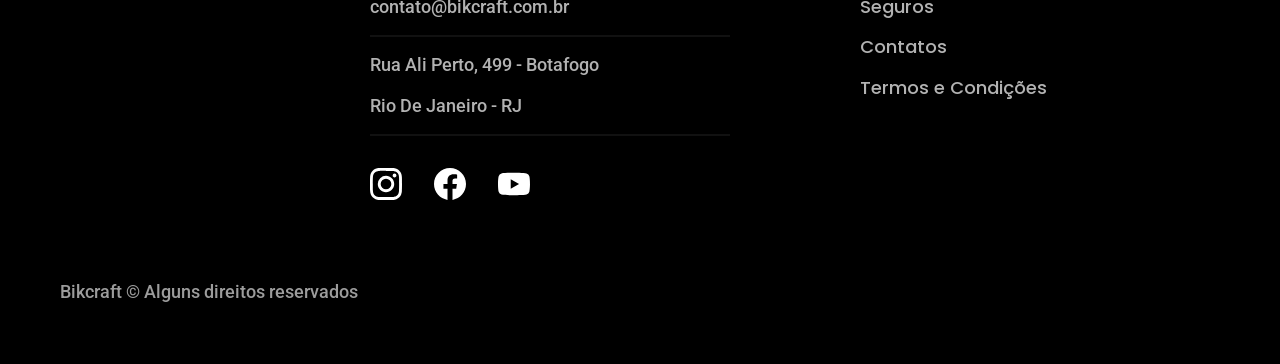
==== commit 491c8f04: "footer" ====
--- a/index.html
+++ b/index.html
@@ -141,6 +141,44 @@
       </div>
     </div>
   </article>
+
+  <footer class="footer-bg">
+    <div class="footer container">
+      <img src="./img/bikcraft.svg" alt="Bikcraft">
+      <div class="footer-contatos">
+        <h3 class="font-2-l-b">Contato</h3>
+        <ul class="font-2-m">
+          <li><a href="tel:+551199999999">+55 11 9999-9999</a></li>
+          <li><a href="mailto:contato@bikcraft.com.br">contato@bikcraft.com.br</a></li>
+          <li>Rua Ali Perto, 499 - Botafogo </li>
+          <li>Rio De Janeiro - RJ</li>
+        </ul>
+        <div class="footer-redes">
+          <a href="">
+            <img src="./img/redes/instagram.svg" alt="Instagram">
+          </a>
+          <a href="">
+            <img src="./img/redes/facebook.svg" alt="Facebook">
+          </a>
+          <a href="">
+            <img src="./img/redes/youtube.svg" alt="Youtube">
+          </a>
+        </div>
+      </div>
+      <div class="footer-informacoes">
+        <h3 class="font-2-l-b">Informações</h3>
+        <nav>
+          <ul class="font-1-m">
+            <li><a href="./bicicletas.html">Bicicletas</a></li>
+            <li><a href="./seguros.html">Seguros</a></li>
+            <li><a href="./contatos.html">Contatos</a></li>
+            <li><a href="./termos.html">Termos e Condições</a></li>
+          </ul>
+        </nav>
+      </div>
+      <p class="footer-copy font-2-m">Bikcraft © Alguns direitos reservados</p>
+    </div>
+  </footer>
 </body>
 
 </html>
--- a/css/style.css
+++ b/css/style.css
@@ -2,6 +2,7 @@
 @import "./utilidades/tipografia.css";
 @import "./utilidades/cores.css";
 @import "./global/header.css";
+@import "./global/footer.css";
 
 /*componentes*/
 @import "./utilidades/componentes.css";
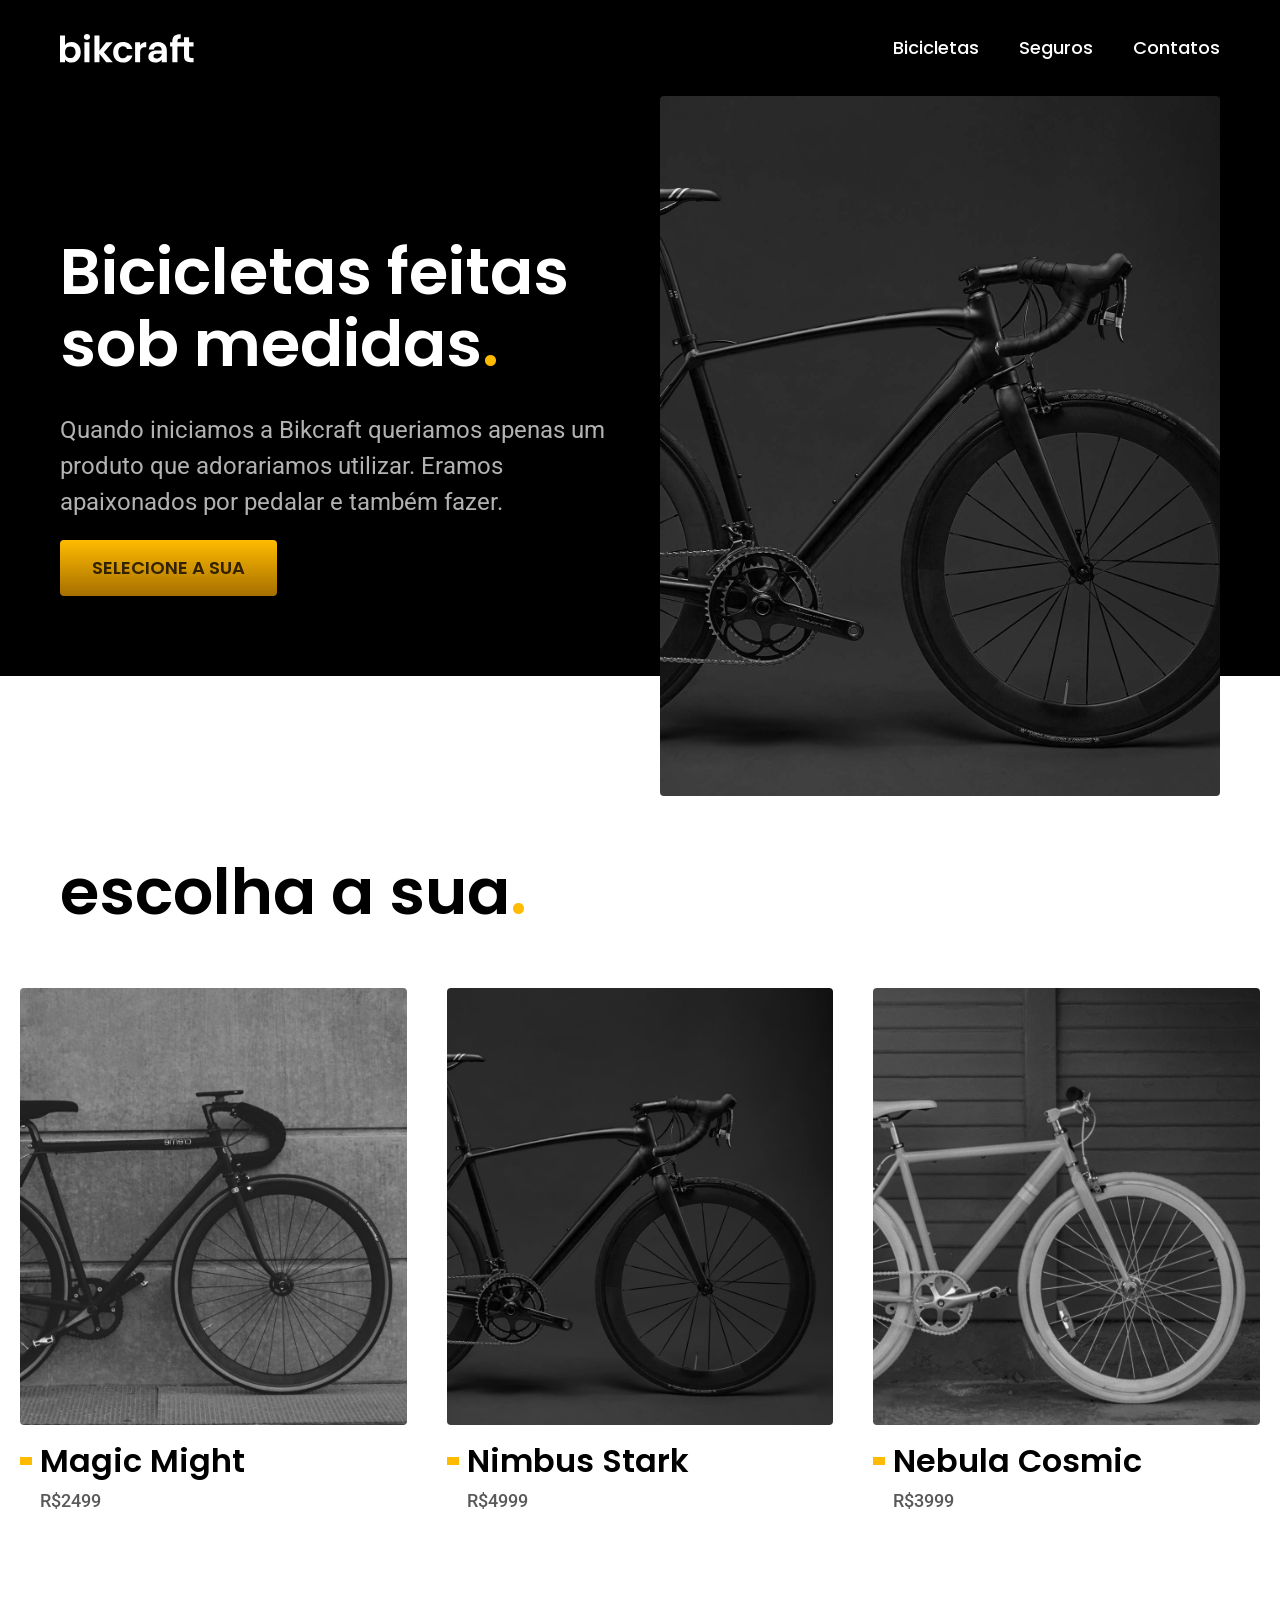
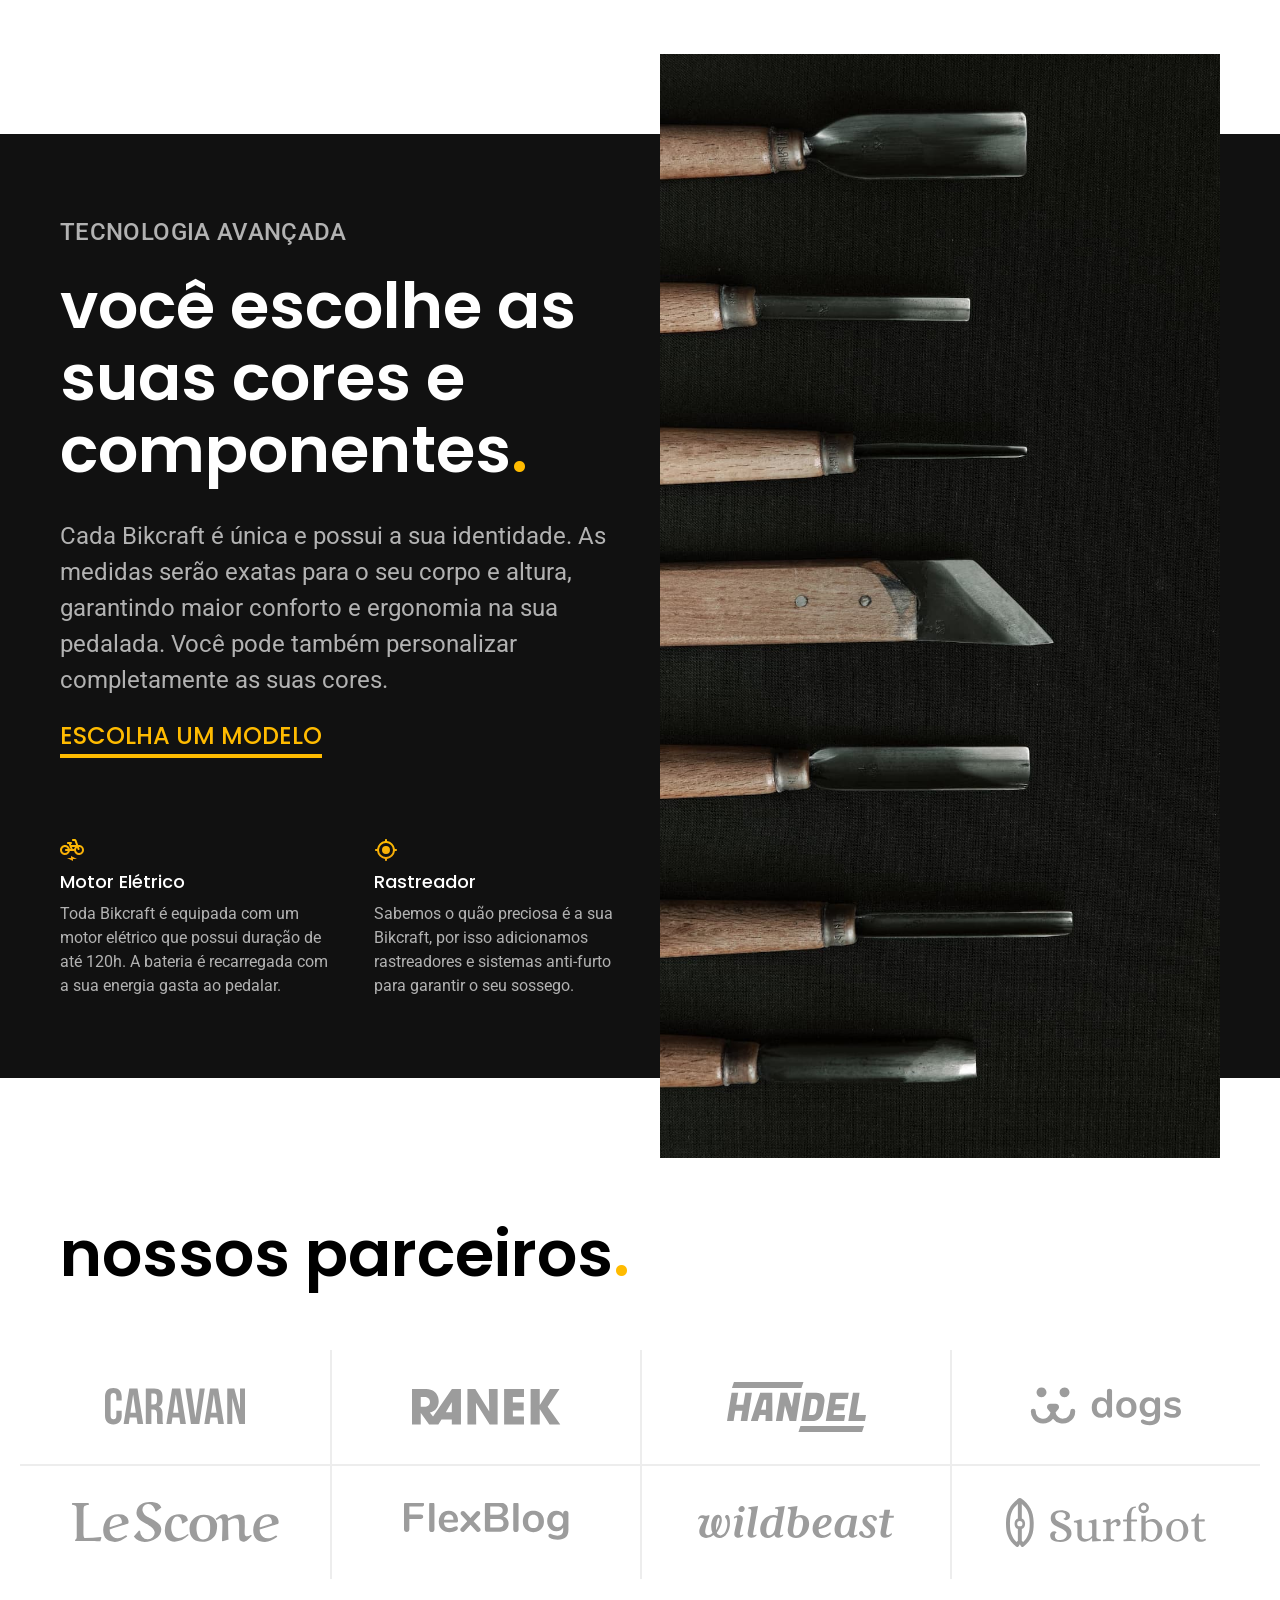
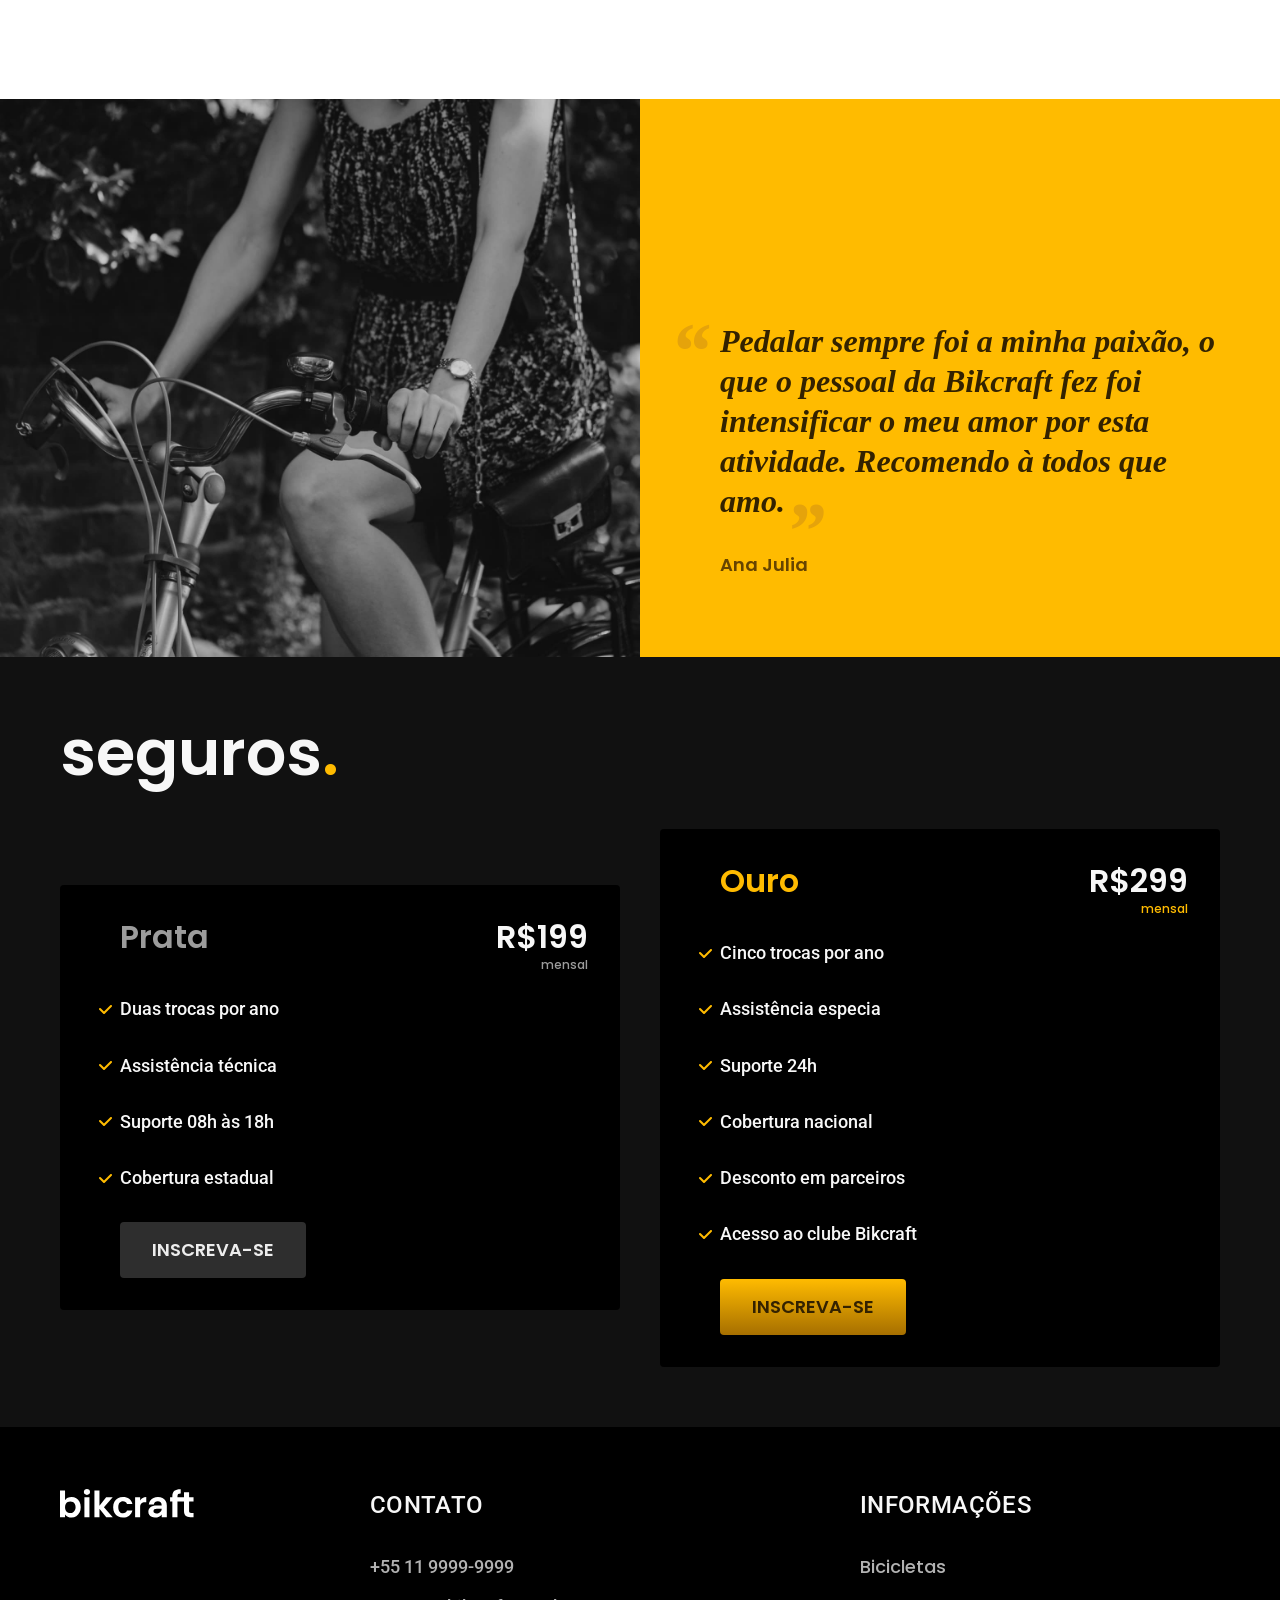
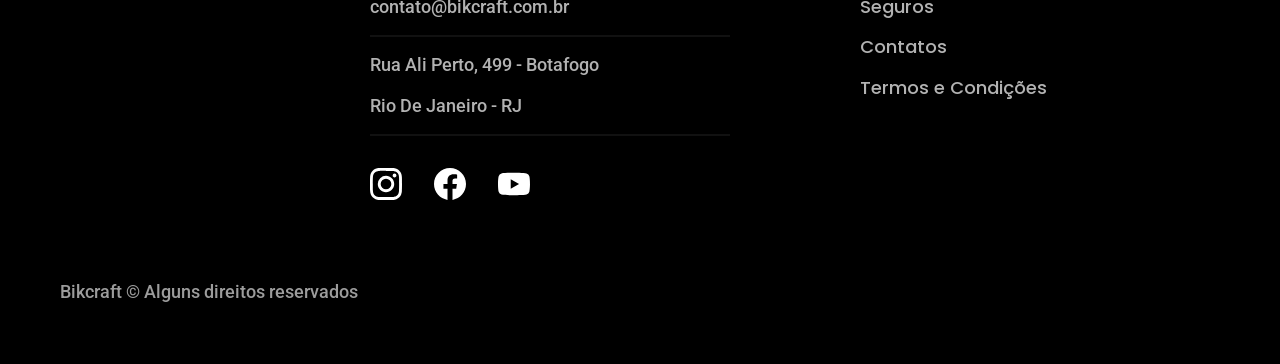
==== commit 3492ebde: "page bicicletas" ====
--- a/index.html
+++ b/index.html
@@ -43,21 +43,21 @@
         <a href="./bicicletas/magic.html">
           <img src="./img/bicicletas/magic-home.jpg" alt="bicicleta preta">
           <h3 class="font-1-xl">Magic Might</h3>
-          <span class="font-2-m">R$3499.99</span>
+          <span class="font-2-m">R$2499</span>
         </a>
       </li>
       <li>
         <a href="./bicicletas/nimbus.html">
           <img src="./img/bicicletas/nimbus-home.jpg" alt="bicicleta preta">
           <h3 class="font-1-xl">Nimbus Stark</h3>
-          <span class="font-2-m">R$4999.99</span>
+          <span class="font-2-m">R$4999</span>
         </a>
       </li>
       <li>
         <a href="./bicicletas/nebula.html">
           <img src="./img/bicicletas/nebula-home.jpg" alt="bicicleta preta">
           <h3 class="font-1-xl">Nebula Cosmic</h3>
-          <span class="font-2-m">R$2999.99</span>
+          <span class="font-2-m">R$3999</span>
         </a>
       </li>
     </ul>
--- a/css/style.css
+++ b/css/style.css
@@ -15,6 +15,16 @@
 
 /*bicicletas*/
 @import "./bicicletas/bicicletas-lista.css";
+@import "./bicicletas/bicicletas.css";
+@import "./bicicleta/bicicleta.css";
 
+/*bicicleta*/
+@import "./bicicleta/bicicleta.css";
+@import "./bicicleta/seguro.css";
 /*seguros*/
 @import "./seguros/seguros.css";
+@import "./seguros/vantagens.css";
+@import "./seguros/perguntas.css";
+
+/*termos*/
+@import "./termos/termos.css";
